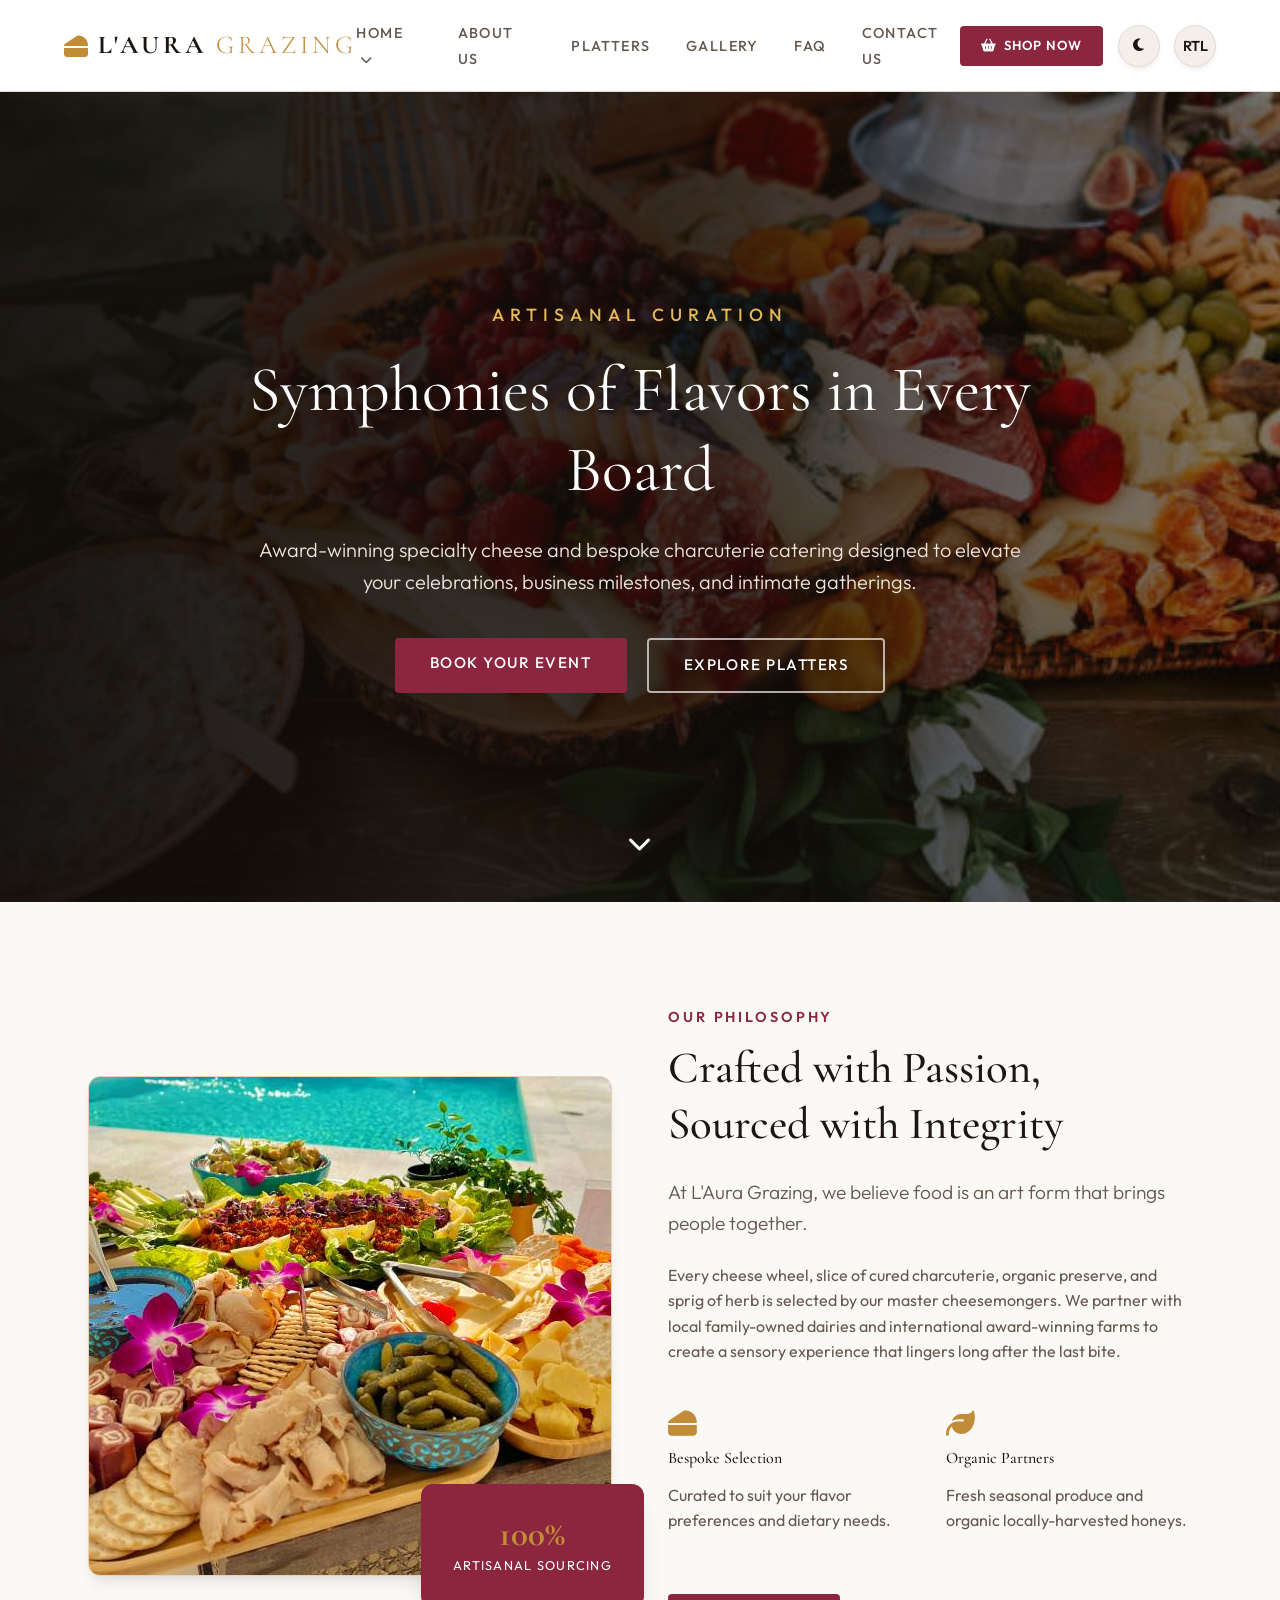
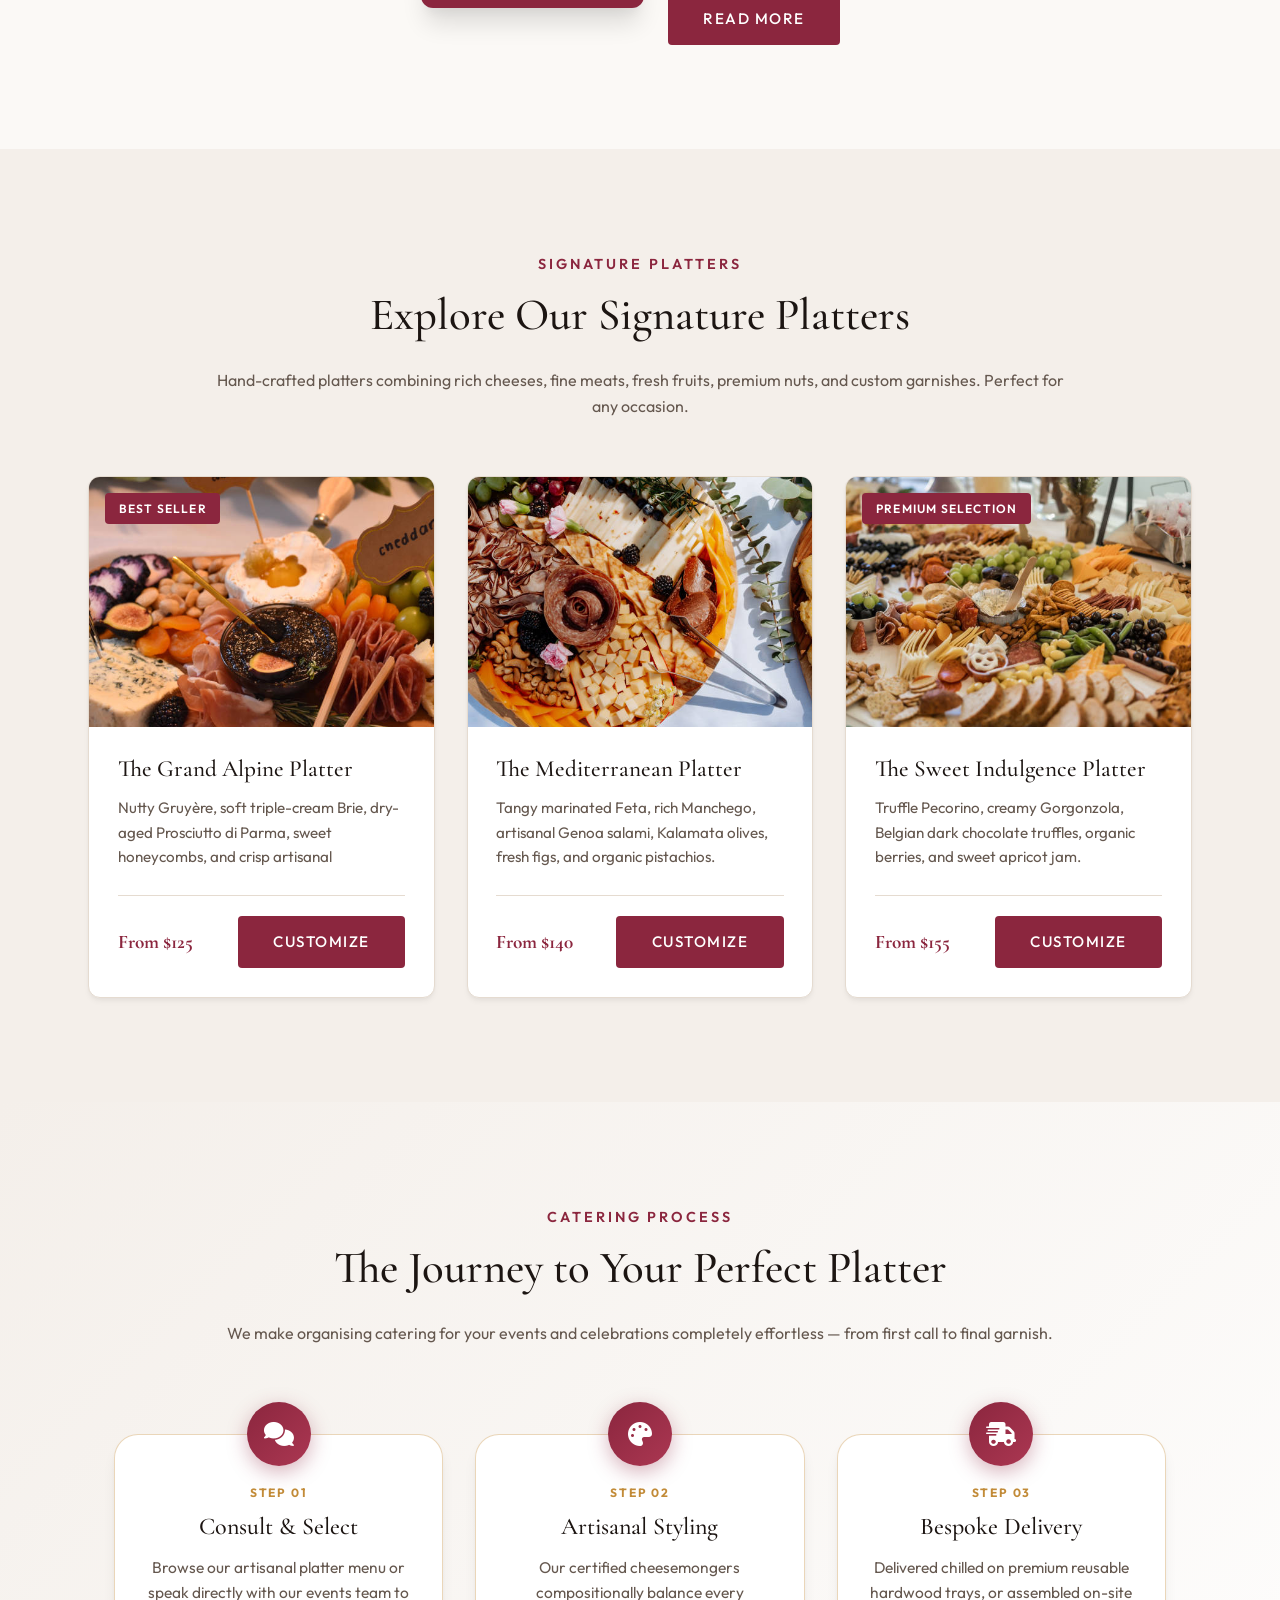
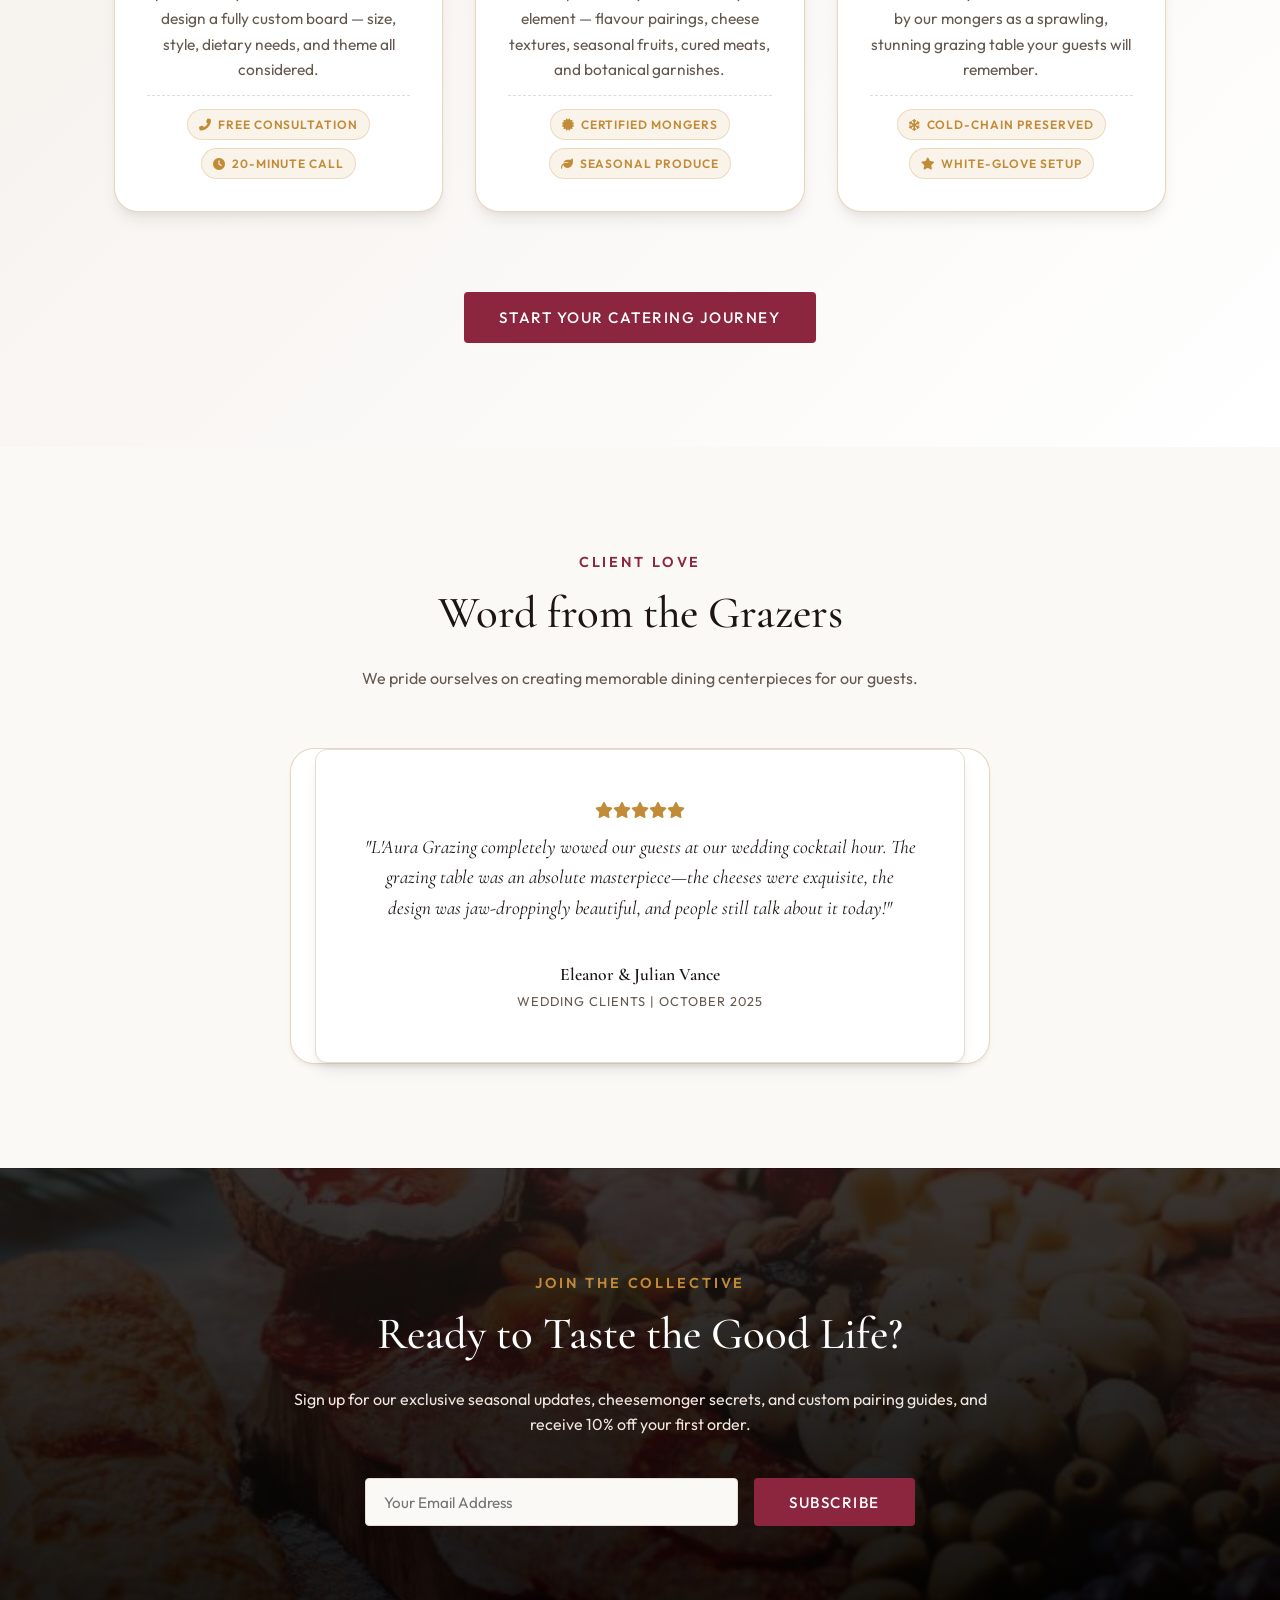
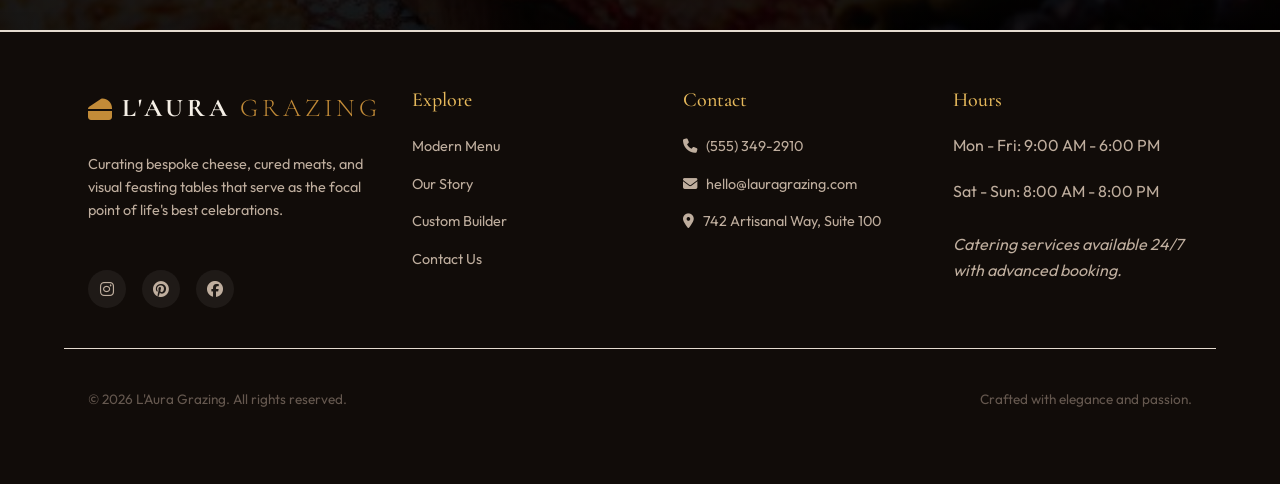
==== home1.html @ bde80413 "Initial commit with styling and HTML updates" ====
<!DOCTYPE html>
<html lang="en" dir="ltr">

<head>
  <meta charset="UTF-8">
  <meta name="viewport" content="width=device-width, initial-scale=1.0">
  <meta name="description"
    content="L'Aura Grazing - Premium Specialty Cheese & Charcuterie Board Caterer. Exquisite bespoke grazing tables, cheese platters, and custom boards for events, weddings, and gatherings.">
  <meta name="keywords"
    content="charcuterie caterer, cheese board catering, grazing tables, bespoke platters, artisanal cheese, party catering">
  <meta name="author" content="L'Aura Grazing">

  <!-- Open Graph / Facebook -->
  <meta property="og:type" content="website">
  <meta property="og:title" content="L'Aura Grazing | Specialty Cheese & Charcuterie Caterer">
  <meta property="og:description"
    content="Bespoke grazing experiences and custom board curation for weddings, corporate events, and intimate gatherings.">
  <meta property="og:image" content="c1.jpg">

  <title>L'Aura Grazing | Specialty Cheese & Charcuterie Caterer - Home</title>

  <!-- Google Fonts -->
  <link rel="preconnect" href="https://fonts.googleapis.com">
  <link rel="preconnect" href="https://fonts.gstatic.com" crossorigin>
  <link
    href="https://fonts.googleapis.com/css2?family=Cormorant+Garamond:ital,wght@0,300;0,400;0,500;0,600;0,700;1,400&family=Outfit:wght@200;300;400;500;600;700&display=swap"
    rel="stylesheet">

  <!-- Font Awesome for Icons -->
  <link rel="stylesheet" href="https://cdnjs.cloudflare.com/ajax/libs/font-awesome/6.4.0/css/all.min.css">

  <!-- Favicon -->
  <link rel="icon" type="image/svg+xml" href="favicon.svg">

  <!-- Main Stylesheet -->
  <link rel="stylesheet" href="style.css">
</head>

<body class="light-theme">

  <!-- HEADER -->
  <header class="site-header">
    <div class="header-container">
      <!-- Logo -->
      <a href="home1.html" class="logo" id="logo-link">
        <span class="logo-icon"><i class="fa-solid fa-cheese"></i></span>
        <span class="logo-text">L'AURA <span class="logo-sub">GRAZING</span></span>
      </a>

      <!-- Navigation Menu -->
      <nav class="nav-menu" id="nav-menu">
        <ul class="nav-list">
          <li class="nav-item dropdown">
            <a href="#" class="nav-link dropdown-toggle" id="home-nav-link">
              Home <i class="fas fa-chevron-down dropdown-arrow"></i>
            </a>
            <ul class="dropdown-menu">
              <li><a href="home1.html" class="dropdown-item" id="nav-home-1">Home 1</a></li>
              <li><a href="home2.html" class="dropdown-item" id="nav-home-2">Home 2</a></li>
            </ul>
          </li>
          <li class="nav-item"><a href="index.html#about" class="nav-link" id="nav-about">About Us</a></li>
          <li class="nav-item"><a href="index.html#services" class="nav-link" id="nav-services">Platters</a></li>
          <li class="nav-item"><a href="index.html#gallery" class="nav-link" id="nav-gallery">Gallery</a></li>
          <li class="nav-item"><a href="index.html#faq" class="nav-link" id="nav-faq">FAQ</a></li>
          <li class="nav-item"><a href="index.html#contact" class="nav-link" id="nav-contact">Contact Us</a></li>
        </ul>

        <!-- Mobile Menu Actions (Theme & RTL Toggles) -->
        <div class="mobile-menu-actions">
          <button id="theme-toggle-mobile" class="action-btn" title="Toggle Theme" aria-label="Toggle Theme">
            <i class="fas fa-moon theme-icon-dark"></i>
            <i class="fas fa-sun theme-icon-light"></i>
          </button>
          <button id="rtl-toggle-mobile" class="action-btn text-toggle" title="Toggle Text Direction"
            aria-label="Toggle Text Direction">
            <span class="rtl-text">RTL</span>
            <span class="ltr-text">LTR</span>
          </button>
        </div>
      </nav>

      <!-- Action Utilities (Shop CTA, Theme, RTL, Mobile Menu) -->
      <div class="header-actions">
        <!-- Shop CTA Button -->
        <a href="services.html" class="btn btn-shop-cta" id="header-shop-btn">
          <i class="fas fa-shopping-basket"></i> Shop Now
        </a>

        <!-- Theme Toggle -->
        <button id="theme-toggle" class="action-btn" title="Toggle Theme" aria-label="Toggle Theme">
          <i class="fas fa-moon theme-icon-dark"></i>
          <i class="fas fa-sun theme-icon-light"></i>
        </button>

        <!-- LTR/RTL Toggle -->
        <button id="rtl-toggle" class="action-btn text-toggle" title="Toggle Text Direction"
          aria-label="Toggle Text Direction">
          <span class="rtl-text">RTL</span>
          <span class="ltr-text">LTR</span>
        </button>

        <!-- Mobile Menu Toggle -->
        <button id="mobile-toggle" class="mobile-toggle-btn" aria-label="Open Menu">
          <span class="bar"></span>
          <span class="bar"></span>
          <span class="bar"></span>
        </button>
      </div>
    </div>
  </header>

  <!-- MAIN CONTENT -->
  <main id="app-container">

    <!-- ==============================================
         HOME 1 VIEW (CLASSIC & ELEGANT - 6 SECTIONS)
         ============================================== -->
    <!-- Section 1: Hero -->
    <section class="hero-section" id="h1-hero">
      <div class="hero-bg"
        style="background-image: linear-gradient(to right, rgba(17, 12, 9, 0.95) 0%, rgba(17, 12, 9, 0.75) 55%, rgba(17, 12, 9, 0.3) 100%), url('c1.jpg');">
      </div>
      <div class="hero-content">
        <span class="hero-subtitle">Artisanal Curation</span>
        <h1 class="hero-title">Symphonies of Flavors in Every Board</h1>
        <p class="hero-description">Award-winning specialty cheese and bespoke charcuterie catering designed to
          elevate your celebrations, business milestones, and intimate gatherings.</p>
        <div class="hero-actions-container">
          <a href="contact.html" class="btn btn-primary">Book Your Event</a>
          <a href="services.html" class="btn btn-secondary-hero">Explore Platters</a>
        </div>
      </div>
      <div class="hero-scroll-down">
        <a href="#h1-story"><i class="fas fa-chevron-down"></i></a>
      </div>
    </section>

    <!-- Section 2: Story Preview / Philosophy -->
    <section class="story-preview-section py-large" id="h1-story">
      <div class="container grid grid-2-cols align-center gap-large">
        <div class="story-image-wrapper">
          <img src="c11.jpg" alt="Artisanal board preparation" class="img-fluid rounded-lg shadow-md border-gold">
          <div class="badge-overlay">
            <span class="badge-num">100%</span>
            <span class="badge-text">Artisanal Sourcing</span>
          </div>
        </div>
        <div class="story-text-content">
          <span class="section-tag">Our Philosophy</span>
          <h2 class="section-title">Crafted with Passion, Sourced with Integrity</h2>
          <p class="lead">At L'Aura Grazing, we believe food is an art form that brings people together.</p>
          <p>Every cheese wheel, slice of cured charcuterie, organic preserve, and sprig of herb is selected by our
            master cheesemongers. We partner with local family-owned dairies and international award-winning farms to
            create a sensory experience that lingers long after the last bite.</p>
          <div class="story-features grid grid-2-cols gap-medium pt-small">
            <div class="feature-item">
              <i class="fa-solid fa-cheese feature-icon"></i>
              <h4>Bespoke Selection</h4>
              <p>Curated to suit your flavor preferences and dietary needs.</p>
            </div>
            <div class="feature-item">
              <i class="fa-solid fa-leaf feature-icon"></i>
              <h4>Organic Partners</h4>
              <p>Fresh seasonal produce and organic locally-harvested honeys.</p>
            </div>
          </div>
          <a href="about.html" class="btn btn-primary mt-medium">Read More</a>
        </div>
      </div>
    </section>

    <!-- Section 3: Signature Showcase -->
    <section class="signature-showcase-section py-large bg-subtle" id="h1-showcase">
      <div class="container text-center max-w-lg mb-large">
        <span class="section-tag">Signature Platters</span>
        <h2 class="section-title">Explore Our Signature Platters</h2>
        <p>Hand-crafted platters combining rich cheeses, fine meats, fresh fruits, premium nuts, and custom garnishes.
          Perfect for any occasion.</p>
      </div>
      <div class="container grid grid-3-cols gap-medium">
        <!-- Platter 1 -->
        <div class="board-card">
          <div class="board-card-img-wrapper">
            <img src="c2.jpg" alt="The Grand Alpine Graze Platter" class="board-card-img">
            <span class="board-card-badge">Best Seller</span>
          </div>
          <div class="board-card-info">
            <h3 class="board-title">The Grand Alpine Platter</h3>
            <p class="board-desc">Nutty Gruyère, soft triple-cream Brie, dry-aged Prosciutto di Parma, sweet
              honeycombs, and crisp artisanal flatbreads.</p>
            <div class="board-footer">
              <span class="board-price">From $125</span>
              <a href="services.html" class="btn btn-primary">Customize</a>
            </div>
          </div>
        </div>
        <!-- Platter 2 -->
        <div class="board-card">
          <div class="board-card-img-wrapper">
            <img src="c3.jpg" alt="The Mediterranean Harvest Platter" class="board-card-img">
          </div>
          <div class="board-card-info">
            <h3 class="board-title">The Mediterranean Platter</h3>
            <p class="board-desc">Tangy marinated Feta, rich Manchego, artisanal Genoa salami, Kalamata olives, fresh
              figs, and organic pistachios.</p>
            <div class="board-footer">
              <span class="board-price">From $140</span>
              <a href="services.html" class="btn btn-primary">Customize</a>
            </div>
          </div>
        </div>
        <!-- Platter 3 -->
        <div class="board-card">
          <div class="board-card-img-wrapper">
            <img src="c4.jpg" alt="The Sweet Indulgence Platter" class="board-card-img">
            <span class="board-card-badge">Premium Selection</span>
          </div>
          <div class="board-card-info">
            <h3 class="board-title">The Sweet Indulgence Platter</h3>
            <p class="board-desc">Truffle Pecorino, creamy Gorgonzola, Belgian dark chocolate truffles, organic
              berries, and sweet apricot jam.</p>
            <div class="board-footer">
              <span class="board-price">From $155</span>
              <a href="services.html" class="btn btn-primary">Customize</a>
            </div>
          </div>
        </div>
      </div>
    </section>

    <!-- Section 4: How It Works - Redesigned -->
    <section class="how-it-works-section py-large" id="h1-process"
      style="background: linear-gradient(135deg, var(--bg-subtle) 0%, var(--bg-card) 100%);">
      <div class="container text-center max-w-lg mb-large">
        <span class="section-tag">Catering Process</span>
        <h2 class="section-title">The Journey to Your Perfect Platter</h2>
        <p>We make organising catering for your events and celebrations completely effortless — from first call to
          final garnish.</p>
      </div>
      <div class="container process-steps-wrapper">
        <!-- Step 1 -->
        <div class="process-step-item">
          <div class="process-step-visual">
            <div class="process-step-icon-ring">
              <i class="fa-solid fa-comments"></i>
            </div>
            <div class="process-connector"></div>
          </div>
          <div class="process-step-body bg-card rounded-lg shadow-md border-gold">
            <span class="process-step-num">Step 01</span>
            <h3 class="process-step-title">Consult &amp; Select</h3>
            <p class="process-step-desc">Browse our artisanal platter menu or speak directly with our events team to
              design a fully custom board — size, style, dietary needs, and theme all considered.</p>
            <div class="process-step-tags flex gap-xs flex-wrap mt-xs">
              <span class="process-tag"><i class="fas fa-phone-alt"></i> Free Consultation</span>
              <span class="process-tag"><i class="fas fa-clock"></i> 20-Minute Call</span>
            </div>
          </div>
        </div>
        <!-- Step 2 -->
        <div class="process-step-item">
          <div class="process-step-visual">
            <div class="process-step-icon-ring">
              <i class="fa-solid fa-palette"></i>
            </div>
            <div class="process-connector"></div>
          </div>
          <div class="process-step-body bg-card rounded-lg shadow-md border-gold">
            <span class="process-step-num">Step 02</span>
            <h3 class="process-step-title">Artisanal Styling</h3>
            <p class="process-step-desc">Our certified cheesemongers compositionally balance every element — flavour
              pairings, cheese textures, seasonal fruits, cured meats, and botanical garnishes.</p>
            <div class="process-step-tags flex gap-xs flex-wrap mt-xs">
              <span class="process-tag"><i class="fas fa-certificate"></i> Certified Mongers</span>
              <span class="process-tag"><i class="fas fa-leaf"></i> Seasonal Produce</span>
            </div>
          </div>
        </div>
        <!-- Step 3 -->
        <div class="process-step-item">
          <div class="process-step-visual">
            <div class="process-step-icon-ring">
              <i class="fa-solid fa-truck-fast"></i>
            </div>
            <div class="process-connector last-connector"></div>
          </div>
          <div class="process-step-body bg-card rounded-lg shadow-md border-gold">
            <span class="process-step-num">Step 03</span>
            <h3 class="process-step-title">Bespoke Delivery</h3>
            <p class="process-step-desc">Delivered chilled on premium reusable hardwood trays, or assembled on-site
              by our mongers as a sprawling, stunning grazing table your guests will remember.</p>
            <div class="process-step-tags flex gap-xs flex-wrap mt-xs">
              <span class="process-tag"><i class="fas fa-snowflake"></i> Cold-Chain Preserved</span>
              <span class="process-tag"><i class="fas fa-star"></i> White-Glove Setup</span>
            </div>
          </div>
        </div>
      </div>
      <div class="container text-center mt-medium">
        <a href="contact.html" class="btn btn-primary">Start Your Catering Journey</a>
      </div>
    </section>

    <!-- Section 5: Testimonials -->
    <section class="testimonials-section py-large" id="h1-testimonials">
      <div class="container text-center max-w-lg mb-large">
        <span class="section-tag">Client Love</span>
        <h2 class="section-title">Word from the Grazers</h2>
        <p>We pride ourselves on creating memorable dining centerpieces for our guests.</p>
      </div>
      <div
        class="container max-w-md testimonial-slider-container p-medium bg-card rounded-lg shadow-sm border-gold text-center">
        <div class="testimonial-card active">
          <div class="quote-stars text-gold mb-xs"><i class="fas fa-star"></i><i class="fas fa-star"></i><i
              class="fas fa-star"></i><i class="fas fa-star"></i><i class="fas fa-star"></i></div>
          <p class="testimonial-text italic">"L'Aura Grazing completely wowed our guests at our wedding cocktail hour.
            The grazing table was an absolute masterpiece—the cheeses were exquisite, the design was jaw-droppingly
            beautiful, and people still talk about it today!"</p>
          <div class="testimonial-client mt-medium">
            <h4 class="client-name">Eleanor &amp; Julian Vance</h4>
            <span class="client-role text-secondary text-sm">Wedding Clients | October 2025</span>
          </div>
        </div>
      </div>
    </section>

    <!-- Section 6: Newsletter / Call to Action -->
    <section class="cta-banner-section py-large text-white relative">
      <div class="cta-bg"
        style="background-image: linear-gradient(rgba(28,22,19,0.85), rgba(0,0,0,0.9)), url('c17.jpg'); background-size: cover; background-position: center; position: absolute; top:0; left:0; width:100%; height:100%; z-index: 1;">
      </div>
      <div class="container text-center relative max-w-lg" style="z-index: 2;">
        <span class="section-tag text-gold">Join the Collective</span>
        <h2 class="section-title text-white">Ready to Taste the Good Life?</h2>
        <p class="mb-medium text-cream max-w-md margin-auto">Sign up for our exclusive seasonal updates, cheesemonger
          secrets, and custom pairing guides, and receive 10% off your first order.</p>
        <form class="cta-form flex gap-small justify-center" id="newsletter-form">
          <input type="email" placeholder="Your Email Address" required class="form-input text-dark rounded-sm">
          <button type="submit" class="btn btn-primary">Subscribe</button>
        </form>
        <div class="success-message mt-small text-green" id="newsletter-success">Thank you! Check your inbox for your
          10% discount code.</div>
      </div>
    </section>

  </main>

  <!-- HOME 1 FOOTER -->
  <footer class="site-footer bg-dark text-white py-medium">
    <div class="container grid grid-4-cols gap-medium">
      <div class="footer-col brand-col">
        <a href="home1.html" class="logo footer-logo mb-small">
          <span class="logo-icon"><i class="fa-solid fa-cheese"></i></span>
          <span class="logo-text text-white">L'AURA <span class="logo-sub">GRAZING</span></span>
        </a>
        <p class="footer-desc">Curating bespoke cheese, cured meats, and visual feasting tables that serve as the
          focal point of life's best celebrations.</p>
        <div class="social-links flex gap-small pt-small">
          <a href="#" class="social-link" aria-label="Instagram"><i class="fab fa-instagram"></i></a>
          <a href="#" class="social-link" aria-label="Pinterest"><i class="fab fa-pinterest"></i></a>
          <a href="#" class="social-link" aria-label="Facebook"><i class="fab fa-facebook"></i></a>
        </div>
      </div>
      <div class="footer-col links-col">
        <h4 class="footer-subtitle">Explore</h4>
        <ul>
          <li><a href="home2.html" class="footer-link">Modern Menu</a></li>
          <li><a href="about.html" class="footer-link">Our Story</a></li>
          <li><a href="services.html" class="footer-link">Custom Builder</a></li>
          <li><a href="contact.html" class="footer-link">Contact Us</a></li>
        </ul>
      </div>
      <div class="footer-col links-col">
        <h4 class="footer-subtitle">Contact</h4>
        <ul>
          <li><span class="footer-link"><i class="fas fa-phone mr-xs"></i> (555) 349-2910</span></li>
          <li><span class="footer-link"><i class="fas fa-envelope mr-xs"></i> hello@lauragrazing.com</span></li>
          <li><span class="footer-link"><i class="fas fa-map-marker-alt mr-xs"></i> 742 Artisanal Way, Suite
              100</span></li>
        </ul>
      </div>
      <div class="footer-col hours-col">
        <h4 class="footer-subtitle">Hours</h4>
        <p>Mon - Fri: 9:00 AM - 6:00 PM</p>
        <p>Sat - Sun: 8:00 AM - 8:00 PM</p>
        <p class="text-gold italic pt-xs">Catering services available 24/7 with advanced booking.</p>
      </div>
    </div>
    <div
      class="container border-top pt-medium mt-medium text-center flex justify-between align-center flex-wrap gap-small">
      <p class="copyright-text">&copy; 2026 L'Aura Grazing. All rights reserved.</p>
      <p class="designer-text">Crafted with elegance and passion.</p>
    </div>
  </footer>

  <!-- JavaScript File -->
  <script src="script.js"></script>
</body>

</html>
---- style.css ----
/* ==========================================================================
   DESIGN SYSTEM & VARIABLES
   ========================================================================== */
:root {
  /* Fonts */
  --font-serif: 'Cormorant Garamond', Georgia, serif;
  --font-sans: 'Outfit', -apple-system, BlinkMacSystemFont, "Segoe UI", Roboto, sans-serif;

  /* Transitions */
  --transition-fast: 0.2s ease;
  --transition-medium: 0.35s cubic-bezier(0.25, 0.46, 0.45, 0.94);
  --transition-slow: 0.6s cubic-bezier(0.16, 1, 0.3, 1);

  /* Borders & Shadows */
  --border-radius-sm: 4px;
  --border-radius-md: 12px;
  --border-radius-lg: 24px;
  --border-radius-circle: 50%;
}

/* Light Theme Variables */
body.light-theme {
  --bg-color: #fbf9f6;
  /* Soft warm alabaster cream */
  --bg-subtle: #f4efea;
  /* Warm beige */
  --bg-card: #ffffff;
  /* White card surface */
  --text-primary: #1c1512;
  /* Rich dark espresso charcoal */
  --text-secondary: #65584f;
  /* Warm earth taupe */
  --text-cream: #efe5dc;
  /* Light cream */
  --border-color: #e5dbd0;
  /* Soft beige divider */
  --accent-color: #8b263e;
  /* Cabernet/Burgundy Red */
  --accent-light: #ab3752;
  --accent-gold: #c28b38;
  /* Warm amber brass */
  --accent-gold-rgb: 194, 139, 56;
  --shadow-sm: 0 4px 6px -1px rgba(0, 0, 0, 0.05), 0 2px 4px -1px rgba(0, 0, 0, 0.03);
  --shadow-md: 0 10px 15px -3px rgba(0, 0, 0, 0.08), 0 4px 6px -2px rgba(0, 0, 0, 0.04);
  --shadow-lg: 0 20px 25px -5px rgba(0, 0, 0, 0.12), 0 10px 10px -5px rgba(0, 0, 0, 0.04);
  --glass-bg: rgba(251, 249, 246, 0.85);
  --glass-border: rgba(28, 21, 18, 0.08);
}

/* Dark Theme Variables */
body.dark-theme {
  --bg-color: #110c09;
  /* Deep dark espresso beans */
  --bg-subtle: #19120e;
  /* Charcoal brown */
  --bg-card: #1c1512;
  /* Rich dark warm brown card */
  --text-primary: #f5efe6;
  /* Soft cream white */
  --text-secondary: #bfae9e;
  /* Light beige taupe */
  --text-cream: #dfd5c9;
  --border-color: #2b1f1a;
  /* Dark border divider */
  --accent-color: #d4506c;
  /* Vibrant rose burgundy */
  --accent-light: #e06c83;
  --accent-gold: #e5b85b;
  /* Rich gold leaf */
  --accent-gold-rgb: 229, 184, 91;
  --shadow-sm: 0 4px 6px -1px rgba(0, 0, 0, 0.4), 0 2px 4px -1px rgba(0, 0, 0, 0.3);
  --shadow-md: 0 10px 15px -3px rgba(0, 0, 0, 0.5), 0 4px 6px -2px rgba(0, 0, 0, 0.4);
  --shadow-lg: 0 20px 25px -5px rgba(0, 0, 0, 0.6), 0 10px 10px -5px rgba(0, 0, 0, 0.4);
  --glass-bg: rgba(17, 12, 9, 0.85);
  --glass-border: rgba(245, 239, 230, 0.08);
}

/* ==========================================================================
   GLOBAL STYLES & RESET
   ========================================================================== */
*,
*::before,
*::after {
  box-sizing: border-box;
  margin: 0;
  padding: 0;
}

html {
  font-size: 16px;
  scroll-behavior: smooth;
}

body {
  font-family: var(--font-sans);
  background-color: var(--bg-color);
  color: var(--text-primary);
  line-height: 1.6;
  overflow-x: hidden;
  transition: background-color var(--transition-medium), color var(--transition-medium);
}

a {
  color: inherit;
  text-decoration: none;
  transition: color var(--transition-fast);
}

img {
  max-width: 100%;
  height: auto;
  display: block;
}

button,
input,
select,
textarea {
  font-family: inherit;
  font-size: inherit;
  color: inherit;
  background: none;
  border: none;
  outline: none;
}

/* Typography elements */
h1,
h2,
h3,
h4,
h5,
h6 {
  font-family: var(--font-serif);
  font-weight: 500;
  line-height: 1.25;
  margin-bottom: 0.5em;
}

p {
  margin-bottom: 1.25em;
  color: var(--text-secondary);
}

p.lead {
  font-size: 1.2rem;
  font-weight: 300;
  line-height: 1.6;
}

.italic {
  font-style: italic;
}

.font-serif {
  font-family: var(--font-serif) !important;
}

.font-bold {
  font-weight: 600 !important;
}

.text-center {
  text-align: center;
}

.text-right {
  text-align: right;
}

.text-left {
  text-align: left;
}

.text-white {
  color: #ffffff !important;
}

.text-cream {
  color: var(--text-cream) !important;
}

.text-gold {
  color: var(--accent-gold) !important;
}

.text-secondary {
  color: var(--text-secondary) !important;
}

/* ==========================================================================
   LAYOUT UTILITIES
   ========================================================================== */
.container {
  width: 90%;
  max-width: 1200px;
  margin: 0 auto;
  padding: 0 1.5rem;
}

.max-w-md {
  max-width: 700px;
}

.max-w-lg {
  max-width: 900px;
}

.margin-auto {
  margin-left: auto;
  margin-right: auto;
}

.grid {
  display: grid;
  gap: 1.5rem;
}

.grid-2-cols {
  grid-template-columns: repeat(2, 1fr);
}

.grid-3-cols {
  grid-template-columns: repeat(3, 1fr);
}

.grid-4-cols {
  grid-template-columns: repeat(4, 1fr);
}

.flex {
  display: flex;
}

.flex-column {
  flex-direction: column;
}

.flex-wrap {
  flex-wrap: wrap;
}

.align-center {
  align-items: center;
}

.justify-center {
  justify-content: center;
}

.justify-between {
  justify-content: space-between;
}

.gap-xs {
  gap: 0.5rem;
}

.gap-small {
  gap: 1rem;
}

.gap-medium {
  gap: 2rem;
}

.gap-large {
  gap: 3.5rem;
}

.w-full {
  width: 100%;
}

.h-full {
  height: 100%;
}

.relative {
  position: relative;
}

.absolute {
  position: absolute;
}

/* Spacings */
.py-medium {
  padding-top: 3.5rem;
  padding-bottom: 3.5rem;
}

.py-large {
  padding-top: 6.5rem;
  padding-bottom: 6.5rem;
}

.pt-xs {
  padding-top: 0.5rem;
}

.pt-small {
  padding-top: 1.5rem;
}

.pt-medium {
  padding-top: 2.5rem;
}

.mb-xs {
  margin-bottom: 0.5rem;
}

.mb-small {
  margin-bottom: 1.5rem;
}

.mb-medium {
  margin-bottom: 2.5rem;
}

.mb-large {
  margin-bottom: 3.5rem;
}

.mt-xs {
  margin-top: 0.5rem;
}

.mt-small {
  margin-top: 1.5rem;
}

.mt-medium {
  margin-top: 2.5rem;
}

.rounded-sm {
  border-radius: var(--border-radius-sm);
}

.rounded-md {
  border-radius: var(--border-radius-md);
}

.rounded-lg {
  border-radius: var(--border-radius-lg);
}

.shadow-sm {
  box-shadow: var(--shadow-sm);
}

.shadow-md {
  box-shadow: var(--shadow-md);
}

.shadow-lg {
  box-shadow: var(--shadow-lg);
}

.border-gold {
  border: 1px solid rgba(var(--accent-gold-rgb), 0.35);
}

.border-top {
  border-top: 1px solid var(--border-color);
}

.border-bottom {
  border-bottom: 1px solid var(--border-color);
}

.bg-subtle {
  background-color: var(--bg-subtle);
}

.bg-card {
  background-color: var(--bg-card);
}

/* ==========================================================================
   BUTTONS
   ========================================================================== */
.btn {
  display: inline-block;
  padding: 0.85rem 2.2rem;
  font-size: 0.95rem;
  font-weight: 500;
  text-transform: uppercase;
  letter-spacing: 0.1em;
  border-radius: var(--border-radius-sm);
  cursor: pointer;
  transition: all var(--transition-fast);
  text-align: center;
}

.btn-primary {
  background-color: var(--accent-color);
  color: #ffffff !important;
}

.btn-primary:hover {
  background-color: var(--accent-light);
  transform: translateY(-2px);
  box-shadow: 0 4px 12px rgba(139, 38, 62, 0.3);
}

.btn-primary-light {
  background-color: var(--accent-gold);
  color: #ffffff !important;
}

.btn-primary-light:hover {
  background-color: #d89b3d;
  transform: translateY(-2px);
  box-shadow: 0 4px 12px rgba(194, 139, 56, 0.3);
}

.btn-secondary {
  background-color: transparent;
  color: var(--text-primary);
  border: 1px solid var(--text-primary);
}

.btn-secondary:hover {
  background-color: var(--text-primary);
  color: var(--bg-card) !important;
}

.btn-outline-white {
  background-color: transparent;
  color: #ffffff !important;
  border: 1px solid rgba(255, 255, 255, 0.7);
}

.btn-outline-white:hover {
  background-color: #ffffff;
  color: #1c1512 !important;
  border-color: #ffffff;
}

.btn-outline-dark {
  background-color: transparent;
  color: var(--text-primary);
  border: 1px solid var(--border-color);
}

.btn-outline-dark:hover {
  background-color: var(--bg-subtle);
  border-color: var(--text-primary);
}

/* Secondary Hero CTA - ghost style for use on dark hero backgrounds */
.btn-secondary-hero {
  background-color: transparent;
  color: #ffffff !important;
  border: 2px solid rgba(255, 255, 255, 0.65);
  backdrop-filter: blur(4px);
}

.btn-secondary-hero:hover {
  background-color: rgba(255, 255, 255, 0.15);
  border-color: #ffffff;
  transform: translateY(-2px);
}

.btn-sm {
  padding: 0.5rem 1.25rem;
  font-size: 0.8rem;
}

.btn-text {
  font-family: var(--font-serif);
  font-size: 1.1rem;
  color: var(--accent-gold);
  font-weight: 600;
  display: inline-flex;
  align-items: center;
  gap: 0.4rem;
}

.btn-text:hover {
  color: var(--accent-color);
}

.btn-text i {
  transition: transform var(--transition-fast);
}

.btn-text:hover i {
  transform: translateX(4px);
}

/* ==========================================================================
   SPA VIEWS CONFIGURATION
   ========================================================================== */
.app-view {
  display: none;
  opacity: 0;
}

.app-view.active {
  display: block;
  opacity: 1;
  animation: viewFadeIn 0.5s ease forwards;
}

@keyframes viewFadeIn {
  from {
    opacity: 0;
    transform: translateY(10px);
  }

  to {
    opacity: 1;
    transform: translateY(0);
  }
}

/* ==========================================================================
   HEADER & NAVIGATION
   ========================================================================== */
.site-header {
  position: sticky;
  top: 0;
  left: 0;
  right: 0;
  z-index: 1000;
  background-color: #ffffff;
  border-bottom: 1px solid var(--border-color);
  transition: background-color var(--transition-medium);
}

/* Dark mode header background already handled via bg-card */
body.dark-theme .site-header {
  background-color: var(--bg-card);
  border-bottom-color: var(--border-color);
}

/* Ensure nav links readable in dark mode */
body.dark-theme .nav-link {
  color: var(--text-secondary);
}

body.dark-theme .nav-link:hover,
body.dark-theme .nav-link.active {
  color: var(--accent-gold);
}

body.dark-theme .nav-link::after {
  background-color: var(--accent-gold);
}

body.dark-theme .logo-text {
  color: var(--text-primary);
}

body.dark-theme .action-btn {
  background-color: var(--bg-subtle);
  color: var(--text-primary);
}

body.dark-theme .mobile-toggle-btn .bar {
  background-color: var(--text-primary);
}

.header-container {
  display: flex;
  justify-content: space-between;
  align-items: center;
  padding: 1.25rem 5%;
  max-width: 1400px;
  margin: 0 auto;
}

/* Logo */
.logo {
  display: flex;
  align-items: center;
}

.logo-text {
  font-family: var(--font-serif);
  font-size: 1.6rem;
  font-weight: 700;
  letter-spacing: 0.15em;
  color: var(--text-primary);
}

.logo-sub {
  color: var(--accent-gold) !important;
  font-weight: 300;
}

/* Nav Menu */
.nav-list {
  display: flex;
  align-items: center;
  list-style: none;
  gap: 2.2rem;
}

.nav-link {
  font-size: 0.9rem;
  font-weight: 500;
  text-transform: uppercase;
  letter-spacing: 0.1em;
  padding: 0.5rem 0;
  color: var(--text-secondary);
  position: relative;
}

.nav-link:hover,
.nav-link.active {
  color: var(--accent-color);
}

.nav-link::after {
  content: '';
  position: absolute;
  bottom: 0;
  left: 0;
  width: 0;
  height: 1.5px;
  background-color: var(--accent-color);
  transition: width var(--transition-fast);
}

.nav-link:hover::after,
.nav-link.active::after {
  width: 100%;
}

/* Dropdown styling */
.nav-item.dropdown {
  position: relative;
}

.dropdown-arrow {
  font-size: 0.75rem;
  margin-left: 0.25rem;
  transition: transform var(--transition-fast);
}

.dropdown-menu {
  position: absolute;
  top: 100%;
  left: 50%;
  transform: translateX(-50%) translateY(15px);
  background-color: var(--bg-card);
  border: 1px solid var(--border-color);
  border-radius: var(--border-radius-sm);
  box-shadow: var(--shadow-lg);
  padding: 0.75rem 0;
  min-width: 230px;
  list-style: none;
  opacity: 0;
  visibility: hidden;
  transition: all var(--transition-fast);
  z-index: 1100;
}

.dropdown-item {
  display: block;
  padding: 0.65rem 1.5rem;
  font-size: 0.9rem;
  color: var(--text-secondary);
  transition: all var(--transition-fast);
}

.dropdown-item:hover {
  background-color: var(--bg-subtle);
  color: var(--accent-color);
  padding-left: 1.8rem;
}

/* Show dropdown on hover */
.nav-item.dropdown:hover .dropdown-menu {
  opacity: 1;
  visibility: visible;
  transform: translateX(-50%) translateY(0);
}

.nav-item.dropdown:hover .dropdown-arrow {
  transform: rotate(180deg);
}

/* Header Action Buttons */
.header-actions {
  display: flex;
  align-items: center;
  gap: 0.9rem;
}

/* Ensure theme toggle is visible on desktop */
@media (min-width: 769px) {
  #theme-toggle,
  #rtl-toggle,
  .btn-shop-cta {
    display: flex !important;
  }
}

/* Shop CTA Button in Header */
.btn-shop-cta {
  display: inline-flex;
  align-items: center;
  gap: 0.45rem;
  padding: 0.6rem 1.3rem;
  font-size: 0.82rem;
  font-weight: 600;
  text-transform: uppercase;
  letter-spacing: 0.08em;
  border-radius: var(--border-radius-sm);
  cursor: pointer;
  transition: all var(--transition-fast);
  background-color: var(--accent-color);
  color: #ffffff !important;
  border: none;
  white-space: nowrap;
}

.btn-shop-cta:hover {
  background-color: var(--accent-light);
  transform: translateY(-1px);
  box-shadow: 0 4px 12px rgba(139, 38, 62, 0.3);
}

body.dark-theme .btn-shop-cta {
  background-color: var(--accent-gold);
  color: #1c1512 !important;
}

body.dark-theme .btn-shop-cta:hover {
  background-color: #d89b3d;
  box-shadow: 0 4px 12px rgba(229, 184, 91, 0.35);
}

.action-btn {
  width: 42px;
  height: 42px;
  border-radius: var(--border-radius-circle);
  background-color: var(--bg-subtle);
  border: 1px solid var(--border-color);
  display: flex;
  justify-content: center;
  align-items: center;
  cursor: pointer;
  box-shadow: var(--shadow-sm);
  transition: all var(--transition-fast);
  font-size: 0.9rem;
  font-weight: 600;
}

.action-btn:hover {
  background-color: var(--border-color);
  transform: scale(1.05);
}

.mobile-menu-actions {
  display: none;
}

/* Theme icon toggling visibility */
.theme-icon-light,
.theme-icon-dark {
  display: none !important;
}

body.light-theme .theme-icon-dark {
  display: inline-block !important;
  color: var(--text-primary);
}

body.dark-theme .theme-icon-light {
  display: inline-block !important;
  color: var(--accent-gold);
}

/* LTR / RTL Toggle Text */
.text-toggle .ltr-text {
  display: none;
}

.text-toggle .rtl-text {
  display: block;
}

.text-toggle.active .ltr-text {
  display: block;
}

.text-toggle.active .rtl-text {
  display: none;
}

/* Mobile Burger Button */
.mobile-toggle-btn {
  display: none;
  flex-direction: column;
  justify-content: space-between;
  width: 24px;
  height: 18px;
  cursor: pointer;
  z-index: 1001;
}

.mobile-toggle-btn .bar {
  width: 100%;
  height: 2px;
  background-color: var(--text-primary);
  border-radius: 2px;
  transition: all var(--transition-medium);
}

/* Hamburger animations */
.mobile-toggle-btn.active .bar:nth-child(1) {
  transform: translateY(8px) rotate(45deg);
}

.mobile-toggle-btn.active .bar:nth-child(2) {
  opacity: 0;
}

.mobile-toggle-btn.active .bar:nth-child(3) {
  transform: translateY(-8px) rotate(-45deg);
}

/* ==========================================================================
   HOME 1 SECTIONS
   ========================================================================== */

/* Hero Section */
.hero-section {
  height: 90vh;
  position: relative;
  display: flex;
  align-items: center;
  justify-content: center;
  color: #ffffff;
  text-align: center;
  overflow: hidden;
}

.hero-bg {
  position: absolute;
  top: 0;
  left: 0;
  width: 100%;
  height: 100%;
  background-size: cover;
  background-position: center;
  z-index: 1;
  transform: scale(1.03);
  animation: zoomBg 12s ease infinite alternate;
}

@keyframes zoomBg {
  from {
    transform: scale(1);
  }

  to {
    transform: scale(1.06);
  }
}

.hero-content {
  position: relative;
  z-index: 2;
  max-width: 850px;
  padding: 0 1.5rem;
}

.hero-subtitle {
  font-size: 1.1rem;
  font-weight: 500;
  text-transform: uppercase;
  letter-spacing: 0.35em;
  color: var(--accent-gold);
  margin-bottom: 1.25rem;
  display: block;
  animation: slideDown 0.8s ease forwards;
}

.hero-title {
  font-size: 4rem;
  font-weight: 400;
  margin-bottom: 1.5rem;
  animation: slideUp 0.8s ease forwards;
}

.hero-description {
  font-size: 1.25rem;
  color: var(--text-cream);
  font-weight: 300;
  margin-bottom: 2.5rem;
  animation: fadeIn 1.2s ease forwards;
}

.hero-actions-container {
  display: flex;
  gap: 1.25rem;
  justify-content: center;
  animation: slideUpDelay 1s ease forwards;
}

.hero-scroll-down {
  position: absolute;
  bottom: 2.5rem;
  left: 50%;
  transform: translateX(-50%);
  z-index: 2;
  font-size: 1.5rem;
  animation: bounceScroll 2s infinite;
}

@keyframes bounceScroll {

  0%,
  20%,
  50%,
  80%,
  100% {
    transform: translateY(0) translateX(-50%);
  }

  40% {
    transform: translateY(-10px) translateX(-50%);
  }

  60% {
    transform: translateY(-5px) translateX(-50%);
  }
}

/* Story Preview */
.story-image-wrapper {
  position: relative;
}

.story-image-wrapper img {
  border-radius: var(--border-radius-md);
  width: 100%;
  height: 500px;
  object-fit: cover;
}

.badge-overlay {
  position: absolute;
  bottom: -2rem;
  right: -2rem;
  background-color: var(--accent-color);
  color: #ffffff;
  padding: 2rem;
  border-radius: var(--border-radius-md);
  box-shadow: var(--shadow-lg);
  text-align: center;
  display: flex;
  flex-direction: column;
}

.badge-num {
  font-family: var(--font-serif);
  font-size: 2.2rem;
  font-weight: 700;
  line-height: 1;
  color: var(--accent-gold);
}

.badge-text {
  font-size: 0.8rem;
  text-transform: uppercase;
  letter-spacing: 0.1em;
  margin-top: 0.25rem;
}

.section-tag {
  font-size: 0.9rem;
  font-weight: 600;
  text-transform: uppercase;
  letter-spacing: 0.2em;
  color: var(--accent-color);
  margin-bottom: 0.75rem;
  display: block;
}

.section-title {
  font-size: 2.8rem;
  font-weight: 500;
  margin-bottom: 1.5rem;
}

.feature-item {
  display: flex;
  flex-direction: column;
  gap: 0.4rem;
}

.feature-icon {
  font-size: 1.8rem;
  color: var(--accent-gold);
  margin-bottom: 0.25rem;
}

/* Signature Showcase */
.board-card {
  background-color: var(--bg-card);
  border-radius: var(--border-radius-md);
  overflow: hidden;
  box-shadow: var(--shadow-sm);
  transition: all var(--transition-medium);
  border: 1px solid var(--border-color);
}

.board-card:hover {
  transform: translateY(-8px);
  box-shadow: var(--shadow-lg);
  border-color: rgba(var(--accent-gold-rgb), 0.5);
}

.board-card-img-wrapper {
  position: relative;
  height: 250px;
  overflow: hidden;
}

.board-card-img {
  width: 100%;
  height: 100%;
  object-fit: cover;
  transition: transform var(--transition-slow);
}

.board-card:hover .board-card-img {
  transform: scale(1.08);
}

.board-card-badge {
  position: absolute;
  top: 1rem;
  left: 1rem;
  background-color: var(--accent-color);
  color: #ffffff;
  font-size: 0.75rem;
  font-weight: 600;
  text-transform: uppercase;
  letter-spacing: 0.1em;
  padding: 0.4rem 0.85rem;
  border-radius: var(--border-radius-sm);
}

.board-card-info {
  padding: 1.8rem;
}

.board-title {
  font-size: 1.45rem;
  margin-bottom: 0.75rem;
}

.board-desc {
  font-size: 0.95rem;
  color: var(--text-secondary);
  height: 75px;
  overflow: hidden;
  margin-bottom: 1.5rem;
}

.board-footer {
  display: flex;
  justify-content: space-between;
  align-items: center;
  border-top: 1px solid var(--border-color);
  padding-top: 1.25rem;
}

.board-price {
  font-size: 1.2rem;
  font-family: var(--font-serif);
  font-weight: 700;
  color: var(--accent-color);
}

/* How It Works */
.step-card {
  padding: 2.2rem;
  background-color: var(--bg-card);
  border-radius: var(--border-radius-md);
  border: 1px solid var(--border-color);
  transition: border-color var(--transition-fast);
}

.step-card:hover {
  border-color: var(--accent-gold);
}

/* Redesigned Catering Process - Horizontal Grid */
.process-steps-wrapper {
  display: grid;
  grid-template-columns: repeat(3, 1fr);
  gap: 2rem;
  max-width: 1100px;
  margin: 0 auto;
}

.process-step-item {
  display: flex;
  flex-direction: column;
  align-items: center;
  text-align: center;
  position: relative;
}

.process-step-visual {
  display: flex;
  justify-content: center;
  align-items: center;
  margin-bottom: -32px;
  z-index: 10;
}

.process-step-icon-ring {
  width: 64px;
  height: 64px;
  border-radius: 50%;
  background: linear-gradient(135deg, var(--accent-color), var(--accent-light));
  color: #ffffff;
  font-size: 1.5rem;
  display: flex;
  justify-content: center;
  align-items: center;
  box-shadow: 0 6px 20px rgba(139, 38, 62, 0.35);
  flex-shrink: 0;
  position: relative;
  transition: transform var(--transition-medium), box-shadow var(--transition-medium);
}

.process-step-item:hover .process-step-icon-ring {
  transform: scale(1.1);
  box-shadow: 0 8px 28px rgba(139, 38, 62, 0.5);
}

.process-connector {
  display: none;
}

.process-connector.last-connector {
  display: none;
}

.process-step-body {
  margin-bottom: 2.5rem;
  transition: transform var(--transition-medium), box-shadow var(--transition-medium);
  padding: 3rem 2rem 2rem !important; /* Extra padding top to account for overlapping icon */
  flex-grow: 1;
  display: flex;
  flex-direction: column;
}

.process-step-item:hover .process-step-body {
  transform: translateY(-6px);
}

.process-step-num {
  display: inline-block;
  font-size: 0.75rem;
  font-weight: 700;
  text-transform: uppercase;
  letter-spacing: 0.15em;
  color: var(--accent-gold);
  margin-bottom: 0.6rem;
  display: block;
}

.process-step-title {
  font-size: 1.5rem;
  margin-bottom: 0.8rem;
  color: var(--text-primary);
}

.process-step-desc {
  font-size: 0.97rem;
  color: var(--text-secondary);
  line-height: 1.65;
  margin-bottom: 0.75rem;
}

.process-step-tags {
  padding-top: 0.85rem;
  border-top: 1px dashed var(--border-color);
  margin-top: auto; /* Push tags to bottom */
  justify-content: center;
}

.process-tag {
  display: inline-flex;
  align-items: center;
  gap: 0.35rem;
  font-size: 0.75rem;
  font-weight: 600;
  text-transform: uppercase;
  letter-spacing: 0.08em;
  color: var(--accent-gold);
  background-color: rgba(var(--accent-gold-rgb), 0.1);
  border: 1px solid rgba(var(--accent-gold-rgb), 0.25);
  padding: 0.3rem 0.7rem;
  border-radius: 50px;
}

@media (max-width: 768px) {
  .process-steps-wrapper {
    grid-template-columns: 1fr;
    gap: 3.5rem;
  }
  .process-step-item {
    gap: 0;
  }
  .process-step-icon-ring {
    width: 56px;
    height: 56px;
    font-size: 1.25rem;
  }
}

/* Testimonials */
.testimonial-slider-container {
  min-height: 250px;
}

.testimonial-card {
  background-color: var(--bg-card);
  padding: 3rem;
  border-radius: var(--border-radius-md);
  box-shadow: var(--shadow-md);
  text-align: center;
  position: relative;
  border: 1px solid var(--border-color);
  transition: opacity 0.3s ease;
}

.quote-icon {
  font-size: 2rem;
  color: rgba(var(--accent-gold-rgb), 0.2);
  margin-bottom: 1rem;
}

.testimonial-text {
  font-size: 1.2rem;
  font-family: var(--font-serif);
  font-style: italic;
  color: var(--text-primary);
  margin-bottom: 1.8rem;
  line-height: 1.6;
}

.client-name {
  font-size: 1.1rem;
  font-weight: 600;
  margin-bottom: 0.15rem;
}

.client-role {
  font-size: 0.8rem;
  text-transform: uppercase;
  letter-spacing: 0.08em;
  color: var(--text-secondary);
}

.testimonial-dots {
  display: flex;
  justify-content: center;
  gap: 0.6rem;
}

.testimonial-dots .dot {
  width: 10px;
  height: 10px;
  border-radius: var(--border-radius-circle);
  background-color: var(--border-color);
  cursor: pointer;
  transition: background-color var(--transition-fast);
}

.testimonial-dots .dot.active {
  background-color: var(--accent-gold);
}

/* Call to Action Banner */
.cta-banner-section {
  position: relative;
  overflow: hidden;
}

.cta-bg {
  position: absolute;
  top: 0;
  left: 0;
  width: 100%;
  height: 100%;
  background-size: cover;
  background-position: center;
  z-index: 1;
}

.cta-form {
  max-width: 550px;
  margin: 0 auto;
}

.form-input {
  flex-grow: 1;
  padding: 0.9rem 1.25rem;
  background-color: var(--bg-card);
  border: 1px solid var(--border-color);
  border-radius: var(--border-radius-sm);
  color: var(--text-primary);
  transition: border-color var(--transition-fast);
}

.form-input:focus {
  border-color: var(--accent-gold);
  box-shadow: 0 0 0 2px rgba(var(--accent-gold-rgb), 0.15);
}

.success-message {
  display: none;
  font-weight: 600;
}

.success-message.active {
  display: block;
}

/* ==========================================================================
   HOME 2 SECTIONS
   ========================================================================== */

/* Split Screen Hero — clean grid, no inline gaps */
.split-hero-section {
  display: grid;
  grid-template-columns: 1fr 1fr;
  min-height: 80vh;
  align-items: stretch;
}

.split-hero-content {
  background-color: var(--bg-card);
  padding: 8rem 2rem 8rem 10%;
}

.split-hero-content .hero-title {
  font-size: 3.2rem;
  line-height: 1.15;
  margin-bottom: 1.25rem;
  color: var(--text-primary) !important;
  text-shadow: none !important;
}

.split-hero-content .hero-description {
  font-size: 1.1rem;
  margin-bottom: 2rem;
  color: var(--text-secondary) !important;
  text-shadow: none !important;
}

.split-hero-content .hero-subtitle {
  color: var(--accent-gold) !important;
  font-size: 0.8rem;
  margin-bottom: 1rem;
}

.split-hero-image-wrapper {
  display: flex;
  justify-content: center;
  align-items: center;
  background-color: var(--bg-subtle);
  padding: 3rem 3rem 3rem 0;
}

.hero-square-wrapper {
  position: relative;
  display: inline-block;
}

.split-hero-img {
  width: 380px;
  height: 380px;
  object-fit: cover;
  border-radius: var(--border-radius-md);
  box-shadow: var(--shadow-lg);
  border: 1px solid rgba(var(--accent-gold-rgb), 0.4);
  display: block;
}

.split-hero-badge {
  position: absolute;
  bottom: 1.25rem;
  right: 1.25rem;
  background: rgba(28, 22, 19, 0.95);
  backdrop-filter: blur(5px);
  border: 1px solid var(--accent-gold);
  padding: 0.6rem 1rem;
  border-radius: var(--border-radius-sm);
  color: #fff;
  z-index: 5;
  white-space: nowrap;
  box-shadow: none;
  flex-direction: row;
}

/* Why Choose H2 — clean card grid replacing timeline */
.h2-features-grid {
  display: grid;
  grid-template-columns: repeat(3, 1fr);
  gap: 3.5rem;
}

.h2-feature-card {
  position: relative;
  padding: 2.5rem 2rem;
  transition: all var(--transition-medium);
  border-top: 4px solid transparent;
}

.h2-feature-card:hover {
  transform: translateY(-6px);
  border-top-color: var(--accent-gold);
  box-shadow: var(--shadow-lg);
}

.h2-feature-num {
  width: 52px;
  height: 52px;
  border-radius: 50%;
  background-color: rgba(var(--accent-gold-rgb), 0.12);
  border: 2px solid var(--accent-gold);
  color: var(--accent-gold);
  font-family: var(--font-serif);
  font-size: 1.3rem;
  font-weight: 700;
  display: flex;
  justify-content: center;
  align-items: center;
  margin: 0 auto 1.25rem auto;
  transition: all var(--transition-fast);
}

.h2-feature-card:hover .h2-feature-num {
  background-color: var(--accent-gold);
  color: #ffffff;
}

.h2-feature-icon {
  font-size: 2rem;
  color: var(--accent-color);
  display: block;
  margin-bottom: 0.75rem;
}

.h2-feature-title {
  font-size: 1.3rem;
  margin-bottom: 0.65rem;
}

/* Booking teaser text readable */
.booking-teaser-text p {
  font-size: 1.05rem;
  line-height: 1.7;
}

@media (max-width: 1024px) {
  .split-hero-section {
    grid-template-columns: 1fr !important;
  }
  .split-hero-content {
    padding: 3.5rem 1.5rem !important;
    text-align: center;
    align-items: center;
  }
  .split-hero-content .hero-title {
    font-size: 2.2rem !important;
  }
  .split-hero-image-wrapper {
    padding: 2rem 1.5rem !important;
  }
  .split-hero-img {
    width: 100% !important;
    max-width: 320px !important;
    height: 280px !important;
  }
  .h2-features-grid {
    grid-template-columns: 1fr !important;
  }
}

/* Modern Features */
.feature-card-modern {
  background-color: var(--bg-card);
  padding: 2.5rem;
  border-radius: var(--border-radius-md);
  border: 1px solid var(--border-color);
  transition: all var(--transition-medium);
  box-shadow: var(--shadow-sm);
}

.feature-card-modern:hover {
  transform: translateY(-5px);
  border-color: var(--accent-gold);
  box-shadow: var(--shadow-md);
}

.feature-icon-wrapper {
  width: 55px;
  height: 55px;
  border-radius: var(--border-radius-md);
  background-color: rgba(var(--accent-gold-rgb), 0.12);
  color: var(--accent-gold);
  font-size: 1.4rem;
  display: flex;
  justify-content: center;
  align-items: center;
  margin-bottom: 1.5rem;
}

.feature-card-modern h3 {
  font-size: 1.35rem;
  margin-bottom: 0.75rem;
}

/* Interactive Flavor Pairings selector */
.pairing-select-btn {
  width: 100%;
  padding: 1.15rem 1.8rem;
  text-align: left;
  border-radius: var(--border-radius-md);
  border: 1px solid var(--border-color);
  background-color: var(--bg-card);
  font-weight: 500;
  cursor: pointer;
  transition: all var(--transition-fast);
  display: flex;
  align-items: center;
  gap: 0.75rem;
  box-shadow: var(--shadow-sm);
}

.pairing-select-btn:hover {
  border-color: var(--accent-gold);
  transform: translateX(5px);
}

.pairing-select-btn.active {
  background-color: var(--accent-color);
  color: #ffffff;
  border-color: var(--accent-color);
}

.pairing-select-btn i {
  color: var(--accent-gold);
}

.pairing-select-btn.active i {
  color: #ffffff;
}

.pairing-display-col {
  min-height: 350px;
  padding: 2rem !important;
}

.pairing-title {
  font-size: 1.8rem;
  margin-bottom: 0.5rem;
}

.pairing-details {
  border-top: 1px solid var(--border-color);
  padding-top: 1.5rem;
}

.pairing-detail-item {
  display: flex;
  align-items: flex-start;
  gap: 1rem;
  padding: 1rem 0;
}

.pairing-detail-item .detail-icon {
  width: 32px;
  height: 32px;
  border-radius: var(--border-radius-circle);
  background-color: var(--bg-subtle);
  color: var(--accent-color);
  display: flex;
  justify-content: center;
  align-items: center;
  font-size: 0.8rem;
  flex-shrink: 0;
}

/* Seasonal Packages */
.package-card {
  background-color: var(--bg-card);
  border-radius: var(--border-radius-md);
  overflow: hidden;
  border: 1px solid var(--border-color);
  box-shadow: var(--shadow-sm);
  transition: all var(--transition-medium);
}

.package-card:hover {
  transform: translateY(-5px);
  border-color: var(--accent-gold);
  box-shadow: var(--shadow-lg);
}

.package-card-img-container {
  height: 230px;
}

.package-img {
  width: 100%;
  height: 100%;
  object-fit: cover;
}

.package-title {
  font-size: 1.45rem;
  margin-bottom: 0.5rem;
}

.package-desc {
  font-size: 0.95rem;
  color: var(--text-secondary);
}

/* Accordion FAQ (Card-based Structured View) */
.faq-item {
  border: 1px solid var(--border-color);
  border-radius: var(--border-radius-md);
  background-color: var(--bg-card);
  margin-bottom: 1.25rem;
  overflow: hidden;
  transition: all var(--transition-medium);
  box-shadow: var(--shadow-sm);
}

.faq-item:hover {
  border-color: var(--accent-gold);
  box-shadow: var(--shadow-md);
}

.faq-item.active {
  border-color: var(--accent-color);
  box-shadow: var(--shadow-md);
}

.faq-question {
  width: 100%;
  padding: 1.5rem 2rem;
  display: flex;
  justify-content: space-between;
  align-items: center;
  font-family: var(--font-serif);
  font-size: 1.35rem;
  font-weight: 500;
  text-align: left;
  cursor: pointer;
  background: none;
  border: none;
  transition: color var(--transition-fast);
  color: var(--text-primary);
}

.faq-question:hover {
  color: var(--accent-color);
}

.faq-item.active .faq-question {
  color: var(--accent-color);
  border-bottom: 1px solid var(--border-color);
}

.faq-answer {
  max-height: 0;
  overflow: hidden;
  transition: max-height 0.4s cubic-bezier(0.4, 0, 0.2, 1), padding 0.4s ease;
  padding: 0 2rem;
}

.faq-item.active .faq-answer {
  max-height: 500px;
  padding: 1.5rem 2rem;
}

.faq-answer p {
  margin-bottom: 0;
  color: var(--text-secondary);
  font-size: 1.05rem;
  line-height: 1.6;
}

.faq-icon {
  font-size: 1rem;
  color: var(--accent-gold);
}

.faq-item.active .faq-icon {
  color: var(--accent-color);
}

/* Booking Reservation teaser */
.booking-teaser-section {
  position: relative;
  overflow: hidden;
}

.booking-bg {
  position: absolute;
  top: 0;
  left: 0;
  width: 100%;
  height: 100%;
  background-size: cover;
  background-position: center;
  z-index: 1;
}

.teaser-checklist {
  list-style: none;
}

.teaser-checklist li {
  display: flex;
  align-items: center;
  gap: 0.5rem;
  color: var(--text-cream);
  font-size: 1.05rem;
}

.teaser-checklist li i {
  font-size: 0.9rem;
}

.teaser-form-box {
  position: relative;
  z-index: 2;
  border-radius: var(--border-radius-md);
  border: 1px solid rgba(var(--accent-gold-rgb), 0.35);
  padding: 2.5rem 2rem !important;
}

#quick-quote-success {
  display: none;
}

#quick-quote-success.active {
  display: block;
}

/* ==========================================================================
   ABOUT US SECTIONS
   ========================================================================== */
.subpage-hero {
  height: 45vh;
  position: relative;
  display: flex;
  align-items: center;
  justify-content: center;
  overflow: hidden;
}

.subpage-hero-bg {
  position: absolute;
  top: 0;
  left: 0;
  width: 100%;
  height: 100%;
  background-size: cover;
  background-position: center;
  z-index: 1;
}

.story-image-grid img {
  height: 220px;
  object-fit: cover;
}

.team-img-wrapper {
  width: 110px;
  height: 110px;
  border-radius: var(--border-radius-circle);
  overflow: hidden;
  border: 2px solid var(--accent-gold);
  flex-shrink: 0;
}

.team-img {
  width: 100%;
  height: 100%;
  object-fit: cover;
}

.team-name {
  font-size: 1.35rem;
  margin-bottom: 0.25rem;
}

.team-role {
  font-size: 0.8rem;
  font-weight: 600;
  text-transform: uppercase;
  letter-spacing: 0.1em;
}

/* Redesigned About Journey Timeline — 3-column horizontal */
.journey-timeline {
  display: grid;
  grid-template-columns: repeat(3, 1fr);
  gap: 2rem;
  position: relative;
}

.journey-item {
  display: flex;
  flex-direction: column;
  align-items: center;
  position: relative;
}

.journey-year-badge {
  width: 70px;
  height: 70px;
  border-radius: 50%;
  background: linear-gradient(135deg, var(--accent-color), var(--accent-light));
  color: #ffffff;
  font-family: var(--font-serif);
  font-size: 1rem;
  font-weight: 700;
  display: flex;
  justify-content: center;
  align-items: center;
  box-shadow: 0 4px 16px rgba(139, 38, 62, 0.3);
  z-index: 3;
  position: relative;
  flex-shrink: 0;
  transition: transform var(--transition-medium);
}

.journey-item:hover .journey-year-badge {
  transform: scale(1.1);
}

.journey-connector {
  width: 2px;
  height: 40px;
  background: linear-gradient(to bottom, var(--accent-color), var(--accent-gold));
  opacity: 0.45;
  flex-shrink: 0;
}

.journey-connector.last {
  /* still visible to complete visual */
}

.journey-content {
  flex: 1;
  width: 100%;
  padding: 1.5rem !important;
  transition: transform var(--transition-medium), box-shadow var(--transition-medium);
  text-align: left;
}

.journey-item:hover .journey-content {
  transform: translateY(-4px);
  box-shadow: var(--shadow-lg) !important;
}

.journey-icon {
  font-size: 1.5rem;
  margin-bottom: 0.6rem;
}

.journey-content h3 {
  font-size: 1.25rem;
  margin-bottom: 0.5rem;
}

.journey-content p {
  font-size: 0.9rem;
  margin-bottom: 0;
}

@media (max-width: 768px) {
  .journey-timeline {
    grid-template-columns: 1fr !important;
    gap: 0;
  }
  .journey-item {
    flex-direction: row;
    align-items: flex-start;
    gap: 1.25rem;
    margin-bottom: 2rem;
  }
  .journey-connector {
    width: 40px;
    height: 2px;
    align-self: center;
  }
  .journey-year-badge {
    flex-shrink: 0;
  }
}

/* ==========================================================================
   SERVICES SECTIONS
   ========================================================================== */
.service-detail-card {
  text-align: center;
  border-radius: var(--border-radius-md);
  padding: 2.5rem 2rem;
}

.service-icon {
  font-size: 2.2rem;
  color: var(--accent-gold);
  margin-bottom: 1.25rem;
}

.service-detail-card h3 {
  font-size: 1.45rem;
  margin-bottom: 0.75rem;
}

.service-list-items {
  list-style: none;
  font-size: 0.9rem;
  text-align: left;
  max-width: 100%;
  margin: 0 auto;
}

.service-list-items li {
  display: flex;
  align-items: flex-start;
  gap: 0.5rem;
  padding: 0.3rem 0;
}

.service-list-items li i {
  margin-top: 0.2rem;
  flex-shrink: 0;
}

/* About page - High Artistry standards section alignment */
.about-standards-section .container.grid {
  align-items: stretch;
}

.standard-card {
  display: flex;
  flex-direction: column;
  align-items: flex-start;
  padding: 2.5rem 2rem;
  text-align: left;
}

.standard-card h3 {
  font-size: 1.25rem;
  margin-bottom: 0.6rem;
}

.standard-icon {
  font-size: 2.5rem;
  margin-bottom: 0.75rem;
}

.text-2xl {
  font-size: 2rem;
}

/* About page - Team cards consistent alignment */
.team-card {
  display: flex;
  flex-direction: column;
  text-align: left;
  align-items: flex-start;
  gap: 1.5rem;
  padding: 0 !important;
  background-color: var(--bg-card);
  border-radius: var(--border-radius-lg);
  box-shadow: var(--shadow-sm);
  border: 1px solid var(--border-color);
  padding: 1.5rem !important;
}

.team-card > div:last-child p {
  margin-bottom: 0;
}

/* Services addons grid padding */
.services-addons-section .container.grid {
  padding: 0;
}

.addon-card {
  border: 1px solid var(--border-color);
  transition: all var(--transition-fast);
  padding: 2rem 1.5rem;
  display: flex;
  flex-direction: column;
  align-items: flex-start;
  text-align: left;
}

.addon-card:hover {
  transform: translateY(-4px);
  border-color: var(--accent-gold);
  box-shadow: var(--shadow-md);
}

.addon-icon i {
  font-size: 1.8rem;
}

.badge-tag {
  background-color: var(--bg-subtle);
  border: 1px solid var(--border-color);
  color: var(--text-primary);
  display: inline-flex;
  align-items: center;
  gap: 0.4rem;
  padding: 0.5rem 0.85rem !important;
}

.corporate-list div {
  font-size: 0.95rem;
  color: var(--text-secondary);
}

.corporate-list i {
  color: var(--accent-gold);
}

/* Contact page - better section container spacing */
.contact-details-section .container {
  padding-top: 0;
  padding-bottom: 0;
}

.contact-form-panel h2 {
  font-size: 2rem;
  margin-bottom: 0.35rem;
}

.contact-info-panel {
  gap: 1.5rem;
}

.info-details-box {
  padding: 2rem;
}

/* Delivery zones equal height cards */
.delivery-zones-section .container.grid {
  align-items: stretch;
}

.package-content {
  display: flex;
  flex-direction: column;
  justify-content: space-between;
  flex-grow: 1;
  text-align: left;
}

.zone-card {
  display: flex;
  flex-direction: column;
  justify-content: space-between;
  padding: 1.5rem !important;
  border: 1px solid var(--border-color);
  border-radius: var(--border-radius-md);
  background-color: var(--bg-card);
}

/* Prep checklist section spacing */
.styling-checklist-section .container.grid {
  align-items: stretch;
}

/* Interactive Board Builder Styling */
.builder-step {
  margin-bottom: 2.5rem;
  padding-bottom: 2rem;
  border-bottom: 1px solid var(--border-color);
}

.builder-step:last-child {
  border-bottom: none;
  margin-bottom: 0;
}

.step-header {
  font-family: var(--font-sans);
  font-size: 1.1rem;
  font-weight: 600;
  display: flex;
  align-items: center;
  gap: 0.75rem;
  border-bottom: 2px solid var(--accent-color);
  padding-bottom: 0.85rem;
  margin-bottom: 1.5rem;
}

.step-num-badge {
  width: 28px;
  height: 28px;
  border-radius: var(--border-radius-circle);
  background-color: var(--accent-color);
  color: #ffffff;
  font-size: 0.85rem;
  display: flex;
  justify-content: center;
  align-items: center;
  font-weight: 700;
  box-shadow: 0 2px 8px rgba(139, 38, 62, 0.3);
  flex-shrink: 0;
}

.step-instructions {
  font-size: 0.8rem;
  font-weight: 400;
  color: var(--text-secondary);
  margin-left: auto;
}

/* Radio Choice Cards */
.builder-option-card {
  border: 1.5px solid var(--border-color);
  border-radius: var(--border-radius-md);
  padding: 1rem;
  display: flex;
  flex-direction: column;
  align-items: center;
  cursor: pointer;
  transition: all var(--transition-fast);
  text-align: center;
}

.builder-option-card:hover {
  border-color: var(--accent-gold);
}

.builder-option-card.active {
  border-color: var(--accent-color);
  background-color: rgba(139, 38, 62, 0.05);
}

.option-title {
  font-weight: 600;
  font-size: 0.85rem;
}

.option-serves {
  font-size: 0.75rem;
  color: var(--text-secondary);
}

.option-price {
  font-family: var(--font-serif);
  font-size: 1.2rem;
  font-weight: 700;
  color: var(--accent-color);
  margin-top: 0.25rem;
}

/* Custom styled Checkboxes */
.checkbox-options-list {
  display: flex;
  flex-direction: column;
  gap: 0.75rem;
}

.checkbox-option {
  padding: 0.85rem 1.25rem;
  border-radius: var(--border-radius-sm);
  cursor: pointer;
  transition: background-color var(--transition-fast);
  background-color: var(--bg-color);
  border: 1px solid var(--border-color);
  display: flex;
  justify-content: space-between;
  align-items: center;
}

.checkbox-option:hover {
  background-color: var(--bg-subtle);
  border-color: var(--accent-gold);
}

.checkbox-label {
  display: flex;
  align-items: center;
  gap: 0.6rem;
  font-size: 0.95rem;
}

.checkbox-label input {
  width: 18px;
  height: 18px;
  accent-color: var(--accent-color);
  cursor: pointer;
}

.option-tag-sm {
  font-size: 0.75rem;
  padding: 0.2rem 0.5rem;
  border-radius: 4px;
}

/* Visualizer Board Display */
.board-visualizer-box {
  background-color: var(--bg-subtle);
  height: 250px;
  padding: 1.5rem;
  display: flex;
  justify-content: center;
  align-items: center;
}

.board-wood-base {
  width: 90%;
  height: 90%;
  background-color: #855e42;
  /* Rustic Wood color */
  border-radius: var(--border-radius-lg);
  box-shadow: inset 0 0 20px rgba(0, 0, 0, 0.4), 0 8px 16px rgba(0, 0, 0, 0.25);
  border: 10px solid #6b4c35;
  position: relative;
  display: flex;
  justify-content: center;
  align-items: center;
}

.board-engraving {
  color: rgba(255, 255, 255, 0.08);
  font-size: 2.2rem;
  letter-spacing: 0.15em;
  text-transform: uppercase;
  pointer-events: none;
  font-style: italic;
  font-weight: 700;
}

/* Food Visual Items Overlay */
.board-visual-elements {
  position: absolute;
  top: 0;
  left: 0;
  width: 100%;
  height: 100%;
}

.visual-item {
  position: absolute;
  border-radius: var(--border-radius-circle);
  box-shadow: 1px 3px 5px rgba(0, 0, 0, 0.3);
  animation: popScaleIn 0.3s cubic-bezier(0.175, 0.885, 0.32, 1.275) forwards;
}

@keyframes popScaleIn {
  from {
    transform: scale(0);
    opacity: 0;
  }

  to {
    transform: scale(1);
    opacity: 1;
  }
}

.cheese-item {
  width: 25px;
  height: 25px;
  background-color: #ffd460;
  border: 2px solid #e5b85b;
}

.meat-item {
  width: 20px;
  height: 20px;
  background-color: #c94a53;
  border: 2px solid #b53d57;
}

.extra-item {
  width: 12px;
  height: 12px;
  background-color: #8fa882;
  border: 1px solid #758e69;
}

.selection-breakdown {
  font-size: 0.9rem;
}

.breakdown-row {
  border-bottom: 1px dashed var(--border-color);
  padding: 0.45rem 0;
}

.breakdown-label {
  color: var(--text-secondary);
}

.pricing-summary-box .price-row {
  font-size: 0.95rem;
}

/* ==========================================================================
   CONTACT & BOOKING SECTIONS
   ========================================================================== */
.contact-form-panel {
  border: 1px solid rgba(var(--accent-gold-rgb), 0.35);
  border-radius: var(--border-radius-md);
  background-color: var(--bg-card);
  padding: 2rem !important;
}

.form-group {
  gap: 0.35rem;
  display: flex;
  flex-direction: column;
}

.form-label {
  font-size: 0.85rem;
  font-weight: 600;
  color: var(--text-secondary);
  margin-bottom: 0.25rem;
}

.form-input {
  background-color: var(--bg-color);
  border: 1px solid var(--border-color);
  padding: 0.85rem 1.1rem;
  border-radius: var(--border-radius-sm);
  color: var(--text-primary);
  width: 100%;
  transition: border-color var(--transition-fast), box-shadow var(--transition-fast);
  font-size: 0.95rem;
}

.form-input:focus {
  border-color: rgba(var(--accent-gold-rgb), 0.55);
  box-shadow: 0 0 0 3px rgba(var(--accent-gold-rgb), 0.08);
  outline: none;
}

body.dark-theme .form-input {
  border-color: rgba(var(--accent-gold-rgb), 0.15);
  background-color: var(--bg-subtle);
}

body.dark-theme .form-input:focus {
  border-color: rgba(var(--accent-gold-rgb), 0.45);
}

.form-input.text-area {
  resize: vertical;
}

#booking-success-alert {
  display: none;
}

#booking-success-alert.active {
  display: block;
}

.info-rows {
  font-size: 0.95rem;
}

.info-icon {
  width: 44px;
  height: 44px;
  border-radius: var(--border-radius-circle);
  background-color: rgba(var(--accent-gold-rgb), 0.1);
  color: var(--accent-gold);
  display: flex;
  justify-content: center;
  align-items: center;
  font-size: 1.1rem;
  flex-shrink: 0;
}

/* Mock Map styling */
.mock-map-container {
  height: 300px;
}

.map-bg {
  width: 100%;
  height: 100%;
}

.map-overlay {
  position: absolute;
  top: 0;
  left: 0;
  width: 100%;
  height: 100%;
  background: linear-gradient(rgba(17, 12, 9, 0.7), rgba(17, 12, 9, 0.9));
}

.map-pin {
  font-size: 2.2rem;
  color: var(--accent-gold);
  animation: bouncePin 1.5s infinite alternate;
}

@keyframes bouncePin {
  from {
    transform: translateY(0);
  }

  to {
    transform: translateY(-8px);
  }
}

/* ==========================================================================
   FOOTER
   ========================================================================== */
.site-footer {
  border-top: 2px solid var(--border-color);
  background-color: #110c09 !important;
  color: #f5efe6 !important;
}

.site-footer .footer-title {
  letter-spacing: 0.15em;
  margin-bottom: 1rem;
}

.site-footer .footer-desc {
  font-size: 0.9rem;
  color: #bfae9e !important;
  margin-bottom: 1.5rem;
}

.site-footer .social-link {
  width: 38px;
  height: 38px;
  border-radius: var(--border-radius-circle);
  background-color: rgba(255, 255, 255, 0.06);
  display: flex;
  justify-content: center;
  align-items: center;
  transition: all var(--transition-fast);
  color: #bfae9e;
}

.site-footer .social-link:hover {
  background-color: var(--accent-gold);
  color: #1c1512;
  transform: translateY(-2px);
}

.site-footer .footer-subtitle {
  font-size: 1.25rem;
  margin-bottom: 1.25rem;
  color: #e5b85b !important;
}

.site-footer ul {
  list-style: none;
  display: flex;
  flex-direction: column;
  gap: 0.75rem;
}

.site-footer .footer-link {
  font-size: 0.9rem;
  color: #bfae9e !important;
  transition: color var(--transition-fast);
}

.site-footer .footer-link:hover {
  color: #e5b85b !important;
}

.site-footer .mr-xs {
  margin-right: 0.4rem;
}

.site-footer .copyright-text,
.site-footer .designer-text {
  font-size: 0.85rem;
  color: #65584f !important;
}

.site-footer h4 {
  color: #e5b85b !important;
}

.site-footer p {
  color: #bfae9e !important;
}

.site-footer .footer-logo {
  display: flex;
  align-items: center;
}

.site-footer .logo-text {
  color: #f5efe6 !important;
}

.footer-title {
  letter-spacing: 0.15em;
  margin-bottom: 1rem;
}

.footer-desc {
  font-size: 0.9rem;
  color: var(--text-cream);
  margin-bottom: 1.5rem;
}

.social-link {
  width: 38px;
  height: 38px;
  border-radius: var(--border-radius-circle);
  background-color: rgba(255, 255, 255, 0.06);
  display: flex;
  justify-content: center;
  align-items: center;
  transition: all var(--transition-fast);
}

.social-link:hover {
  background-color: var(--accent-gold);
  transform: translateY(-2px);
}

.footer-subtitle {
  font-size: 1.25rem;
  margin-bottom: 1.25rem;
  color: var(--accent-gold);
}

.footer-col ul {
  list-style: none;
  display: flex;
  flex-direction: column;
  gap: 0.75rem;
}

.footer-link {
  font-size: 0.9rem;
  color: var(--text-cream);
  transition: color var(--transition-fast);
}

.footer-link:hover {
  color: var(--accent-gold);
}

.mr-xs {
  margin-right: 0.4rem;
}

.copyright-text,
.designer-text {
  font-size: 0.85rem;
  color: var(--text-secondary);
}

/* ==========================================================================
   RTL STYLES OVERRIDES
   ========================================================================== */
html[dir="rtl"] {
  /* Global alignment swaps */
  text-align: right;

  .text-right {
    text-align: left;
  }

  .text-left {
    text-align: right;
  }

  /* Logo margins */
  .logo {
    margin-right: 0;
  }

  /* List checks alignment */
  .service-list-items,
  .teaser-checklist {
    text-align: right;
  }

  .teaser-checklist li i,
  .service-list-items li i {
    transform: scaleX(-1);
  }

  /* Testimonials styling */
  .quote-icon {
    transform: scaleX(-1);
  }

  /* Pairing selectors margins */
  .pairing-select-btn {
    text-align: right;
  }

  .pairing-select-btn:hover {
    transform: translateX(-5px);
    /* Slide other way in RTL */
  }

  /* Step Badge alignment */
  .step-header {
    gap: 0.5rem;
  }

  /* Checkbox spacing */
  .checkbox-label {
    gap: 0.5rem;
  }

  /* FAQ Accordion Alignment */
  .faq-question {
    text-align: right !important;
  }
}

/* ==========================================================================
   GALLERY PAGE STYLES
   ========================================================================== */
.gallery-grid {
  display: grid;
  grid-template-columns: repeat(auto-fill, minmax(280px, 1fr));
  gap: 1.5rem;
}

.gallery-item {
  overflow: hidden;
  border-radius: var(--border-radius-lg);
  box-shadow: var(--shadow-sm);
  transition: transform var(--transition-medium);
  background-color: var(--bg-card);
  border: 1px solid var(--border-color);
}

.gallery-item img {
  width: 100%;
  height: 250px;
  object-fit: cover;
  transition: transform var(--transition-slow);
}

.gallery-item:hover {
  transform: translateY(-5px);
  box-shadow: var(--shadow-lg);
  border-color: var(--accent-gold);
}

.gallery-item:hover img {
  transform: scale(1.05);
}

/* ==========================================================================
   MEDIA QUERIES (RESPONSIVE CONFIGURATION)
   ========================================================================== */

/* Tablet & Mobile screens (<= 768px) - Hide desktop controls, show mobile drawer */
@media (max-width: 768px) {
  html {
    font-size: 14px;
    overflow-x: hidden !important;
  }
  
  body {
    overflow-x: hidden !important;
    max-width: 100vw !important;
  }

  .container {
    width: 90% !important;
    max-width: 100% !important;
    padding-left: 1rem !important;
    padding-right: 1rem !important;
  }

  .py-large {
    padding-top: 3.5rem !important;
    padding-bottom: 3.5rem !important;
  }

  /* Force Mobile Header Layout */
  .mobile-toggle-btn {
    display: flex !important;
  }

  /* Hide Desktop Action Buttons on mobile/tablet */
  #theme-toggle,
  #rtl-toggle {
    display: none !important;
  }

  /* Show Mobile Actions Menu Inside Drawer */
  .mobile-menu-actions {
    display: flex !important;
    gap: 1.25rem !important;
    margin-top: 2.2rem !important;
    border-top: 1px solid var(--border-color) !important;
    padding-top: 1.5rem !important;
    justify-content: flex-start !important;
  }

  .nav-menu {
    position: fixed !important;
    top: 0 !important;
    right: -100% !important; /* Hidden on right for LTR */
    width: 280px !important;
    height: 100vh !important;
    background-color: var(--bg-card) !important;
    box-shadow: var(--shadow-lg) !important;
    border-left: 1px solid var(--border-color) !important;
    padding: 6rem 2rem 2rem 2rem !important;
    transition: right var(--transition-medium) !important;
    z-index: 1000 !important;
    display: block !important; /* Force layout reset */
  }
  
  /* Reverse direction drawer for RTL mobile */
  html[dir="rtl"] .nav-menu {
    right: auto !important;
    left: -100% !important;
    border-left: none !important;
    border-right: 1px solid var(--border-color) !important;
    transition: left var(--transition-medium) !important;
  }

  .nav-menu.active {
    right: 0 !important;
  }
  html[dir="rtl"] .nav-menu.active {
    left: 0 !important;
  }

  .nav-list {
    flex-direction: column !important;
    align-items: flex-start !important;
    gap: 1.8rem !important;
  }

  /* Mobile Dropdown Collapsible Menu styles */
  .nav-item.dropdown:hover .dropdown-menu {
    display: none !important;
    opacity: 0 !important;
    visibility: hidden !important;
  }

  .nav-item.dropdown.open .dropdown-menu {
    display: block !important;
    position: static !important;
    transform: none !important;
    opacity: 1 !important;
    visibility: visible !important;
    box-shadow: none !important;
    border: none !important;
    background-color: transparent !important;
    width: 100% !important;
    margin-top: 0.5rem !important;
    height: auto !important;
    overflow: visible !important;
    padding: 0.5rem 1.2rem !important;
  }
  
  .dropdown-menu {
    display: none !important; /* Hidden by default on mobile */
    position: static !important;
    transform: none !important;
    opacity: 0 !important;
    visibility: hidden !important;
    height: 0 !important;
    overflow: hidden !important;
    padding: 0 1.2rem !important;
    background-color: transparent !important;
    border: none !important;
    box-shadow: none !important;
    transition: all 0.3s ease !important;
  }

  .dropdown-arrow {
    display: inline-block !important; /* Keep arrow visible */
    transition: transform 0.3s ease !important;
  }

  .nav-item.dropdown.open .dropdown-arrow {
    transform: rotate(180deg) !important;
  }

  /* One-by-One Stacking for Columns/Grids */
  .grid-2-cols, .grid-3-cols, .grid-4-cols {
    grid-template-columns: 1fr !important;
    gap: 2rem !important;
  }

  .hero-section {
    height: auto !important;
    min-height: 80vh !important;
    padding-top: 6rem !important;
    padding-bottom: 4rem !important;
  }
  
  .hero-title {
    font-size: 2.3rem !important;
  }

  .hero-description {
    font-size: 1.05rem !important;
  }

  .hero-actions-container {
    flex-direction: column !important;
    gap: 0.8rem !important;
    padding: 0 !important;
    width: 100% !important;
  }
  .hero-actions-container a {
    width: 100% !important;
    text-align: center !important;
  }

  /* Badges overlay positioning shifts */
  .badge-overlay {
    bottom: 0.5rem !important;
    right: 0.5rem !important;
    padding: 0.5rem 1rem !important;
  }

  .story-image-wrapper img {
    height: 300px !important;
  }

  /* Split modern hero layout stacking */
  .split-hero-section {
    grid-template-columns: 1fr !important;
  }
  .split-hero-image-wrapper {
    height: 300px !important;
    padding: 1.5rem !important;
  }
  .split-hero-img {
    width: 240px !important;
    height: 240px !important;
  }

  /* Team Card layout stacking */
  .team-card {
    flex-direction: column !important;
    text-align: center !important;
    padding: 2rem !important;
  }

  /* Custom Builder responsive panel shifting */
  .builder-options-grid {
    grid-template-columns: 1fr !important;
  }
  .builder-preview-panel {
    position: static !important;
    margin-top: 2rem !important;
  }

  /* Map and footer shifts */
  .mock-map-container {
    height: 250px !important;
  }

  .site-footer .container {
    text-align: center !important;
  }
  .footer-col {
    align-items: center !important;
  }
  .footer-col ul {
    align-items: center !important;
  }
  .footer-logo {
    justify-content: center !important;
    margin-left: auto !important;
    margin-right: auto !important;
  }
  .social-links {
    justify-content: center !important;
  }
  .site-footer .container.border-top {
    flex-direction: column !important;
    gap: 0.8rem !important;
  }

  /* Timeline mobile adjustments */
  .timeline-line {
    display: none !important;
  }
  .timeline-container {
    display: flex !important;
    flex-direction: column !important;
    gap: 2.5rem !important;
  }

  /* Split Hero Content centering & alignment at mobile sizes */
  .split-hero-content {
    padding: 3.5rem 1.5rem !important;
    text-align: center !important;
    align-items: center !important;
  }
  .split-hero-content h1 {
    font-size: 2.4rem !important;
  }
}

/* Extra Small screens adjustment (<= 480px) */
@media (max-width: 480px) {
  html {
    font-size: 13px !important;
  }
  .container {
    width: 92% !important;
  }
  .hero-title {
    font-size: 2rem !important;
  }
}

/* ==========================================================================
   REDESIGNED HOME 1 COMPONENTS
   ========================================================================== */

/* Logo Icon styling */
.logo-icon {
  font-size: 1.5rem;
  color: var(--accent-gold);
  margin-inline-end: 0.6rem;
  display: flex;
  align-items: center;
  transition: transform var(--transition-medium);
}

.logo:hover .logo-icon {
  transform: rotate(15deg) scale(1.1);
}

/* Redesigned Timeline How It Works */
.timeline-container {
  position: relative;
  padding: 2rem 0;
}

.timeline-line {
  position: absolute;
  top: 105px;
  left: 10%;
  right: 10%;
  height: 2px;
  background-color: var(--border-color);
  z-index: 1;
}

.timeline-step {
  text-align: center;
  z-index: 2;
}

.step-num-circle-new {
  width: 50px;
  height: 50px;
  border-radius: var(--border-radius-circle);
  background-color: var(--bg-card);
  border: 2px solid var(--accent-gold);
  color: var(--accent-gold);
  font-family: var(--font-serif);
  font-size: 1.25rem;
  font-weight: 700;
  display: flex;
  justify-content: center;
  align-items: center;
  margin: 0 auto 1.5rem auto;
  box-shadow: var(--shadow-sm);
  transition: all var(--transition-fast);
  position: relative;
  z-index: 3;
}

.timeline-step:hover .step-num-circle-new {
  background-color: var(--accent-gold);
  color: #ffffff;
  transform: scale(1.1);
}

.timeline-content-box {
  transition: all var(--transition-medium);
  border-top: 3px solid transparent;
}

.timeline-step:hover .timeline-content-box {
  transform: translateY(-5px);
  border-top-color: var(--accent-gold);
  box-shadow: var(--shadow-md);
}

.step-icon-fancy {
  font-size: 2.2rem;
  color: var(--accent-color);
  margin-bottom: 0.5rem;
  display: block;
}

/* Redesigned Testimonials Split Layout */
.testimonial-content-panel {
  text-align: left;
}

.testimonial-image-panel {
  position: relative;
}

.testimonial-image-panel img {
  width: 100%;
  height: 480px;
  object-fit: cover;
  border-radius: var(--border-radius-md);
}

.testimonial-stamp {
  position: absolute;
  bottom: 1.5rem;
  left: 1.5rem;
  border-left: 3px solid var(--accent-gold);
  background-color: var(--bg-card);
  padding: 0.6rem 1rem !important;
  z-index: 5;
}

.client-avatar-placeholder {
  width: 45px;
  height: 45px;
  border-radius: var(--border-radius-circle);
  background-color: rgba(var(--accent-gold-rgb), 0.15);
  color: var(--accent-gold);
  display: flex;
  justify-content: center;
  align-items: center;
  font-size: 1.2rem;
}

.quote-header {
  margin-bottom: 1.5rem;
}

/* Redesigned Floating CTA card */
.cta-banner-section .container {
  position: relative;
  border-radius: var(--border-radius-md);
  overflow: hidden;
}

.cta-card-bg-overlay {
  position: absolute;
  top: 0;
  left: 0;
  width: 100%;
  height: 100%;
  background-size: cover;
  background-position: center;
  z-index: 1;
}

.cta-card-inner {
  z-index: 2;
  padding: 3.5rem 2.5rem;
}

@media (max-width: 1024px) {
  .timeline-line {
    display: none;
  }

  .testimonial-image-panel img {
    height: 300px;
  }
}

/* Home 1 Center-Aligned High-Contrast Hero Styling */
#view-home-1 .hero-section {
  display: flex !important;
  align-items: center !important;
  justify-content: center !important;
  text-align: center !important;
}

#view-home-1 .hero-content {
  margin: 0 auto !important;
  max-width: 780px !important;
  text-align: center !important;
  padding: 0 2rem !important;
}

#view-home-1 .hero-title {
  font-size: 3.8rem !important;
  line-height: 1.15 !important;
  font-weight: 500 !important;
  color: #ffffff !important;
  text-shadow: 0 4px 15px rgba(0, 0, 0, 0.75) !important;
}

#view-home-1 .hero-description {
  font-size: 1.25rem !important;
  color: var(--text-cream) !important;
  margin-top: 1rem !important;
  margin-bottom: 2.5rem !important;
  text-shadow: 0 2px 10px rgba(0, 0, 0, 0.75) !important;
}

#view-home-1 .hero-actions-container {
  justify-content: center !important;
  display: flex !important;
  gap: 1rem !important;
  flex-wrap: wrap !important;
}

/* Custom Select Arrows for Premium Look */
select.form-input {
  appearance: none !important;
  -webkit-appearance: none !important;
  -moz-appearance: none !important;
  background-image: url("data:image/svg+xml;charset=utf-8,%3Csvg xmlns='http://www.w3.org/2000/svg' viewBox='0 0 24 24' fill='none' stroke='%23c28b38' stroke-width='2' stroke-linecap='round' stroke-linejoin='round'%3E%3Cpolyline points='6 9 12 15 18 9'/%3E%3C/svg%3E") !important;
  background-repeat: no-repeat !important;
  background-position: right 1rem center !important;
  background-size: 1.2em !important;
  padding-right: 2.5rem !important;
}

/* Custom Board Builder Wooden Handle styling */
.board-wood-base::after {
  content: '' !important;
  position: absolute !important;
  left: -35px !important;
  top: 50% !important;
  transform: translateY(-50%) !important;
  width: 35px !important;
  height: 40px !important;
  background-color: #6b4c35 !important;
  border-radius: 8px 0 0 8px !important;
  box-shadow: -3px 3px 5px rgba(0, 0, 0, 0.3) !important;
  border-right: 1px solid rgba(0, 0, 0, 0.2) !important;
}

.board-wood-base::before {
  content: '' !important;
  position: absolute !important;
  left: -22px !important;
  top: 50% !important;
  transform: translateY(-50%) !important;
  width: 12px !important;
  height: 12px !important;
  background-color: #1c1512 !important;
  border-radius: 50% !important;
  z-index: 5 !important;
}

/* Teaser Form Box Glassmorphism for Home 2 */
.booking-teaser-section {
  background-attachment: fixed !important;
}

.teaser-form-box {
  background-color: rgba(28, 22, 19, 0.9) !important;
  border: 1px solid var(--accent-gold) !important;
  color: #ffffff !important;
  backdrop-filter: blur(10px) !important;
  box-shadow: 0 20px 45px rgba(0, 0, 0, 0.6) !important;
}

.teaser-form-box h3 {
  color: var(--accent-gold) !important;
}

.teaser-form-box p {
  color: var(--text-cream) !important;
}

.teaser-form-box .form-input {
  background-color: rgba(17, 12, 9, 0.8) !important;
  border-color: rgba(194, 139, 56, 0.3) !important;
  color: #ffffff !important;
}

.teaser-form-box .form-input::placeholder {
  color: rgba(239, 229, 220, 0.5) !important;
}

/* Global Padding mobile optimization for form alignment */
@media (max-width: 768px) {
  .p-large {
    padding: 1.5rem !important;
  }

  .builder-preview-panel {
    margin-top: 1.5rem !important;
  }

  #view-home-1 .hero-title {
    font-size: 2.6rem !important;
  }

  #view-home-1 .hero-content {
    margin-left: 0 !important;
    text-align: center !important;
  }

  #view-home-1 .hero-actions-container {
    justify-content: center !important;
  }

  .leaflet-map-wrapper {
    margin-top: 1.5rem !important;
  }
}

/* ==========================================================================
   USER-REQUESTED POLISH & LAYOUT REFINEMENTS
   ========================================================================== */

/* Prevent Logo Text from Wrapping in Header and Footer */
.logo,
.logo-text {
  white-space: nowrap !important;
}

/* Package card image height fix */
.package-card-img-container {
  height: 230px;
  overflow: hidden;
}

.package-img {
  width: 100%;
  height: 100%;
  object-fit: cover;
  transition: transform 0.5s ease;
}

.package-card:hover .package-img {
  transform: scale(1.05);
}

/* Package price size */
.package-price {
  font-size: 1.25rem;
}

/* Package desc */
.package-desc {
  font-size: 0.9rem;
}

/* Enforce Dark Theme Hero Appearance on Home 1 and Subpages in Both Themes */
.hero-section,
.subpage-hero {
  background-color: #110c09 !important;
  color: #ffffff !important;
}

.hero-section .hero-subtitle,
.subpage-hero .section-tag {
  color: #e5b85b !important;
}

.hero-section .hero-title,
.subpage-hero .hero-title {
  color: #ffffff !important;
}

.hero-section .hero-description,
.subpage-hero p,
.subpage-hero .max-w-md {
  color: #efe5dc !important;
}

.hero-section .btn-secondary-hero {
  border-color: rgba(255, 255, 255, 0.65) !important;
  color: #ffffff !important;
}

/* Ensure Subpage Hero Text renders in front of background overlay */
.subpage-hero .container {
  position: relative;
  z-index: 2;
}

/* Custom Select Arrows for Premium Look */
select.form-input {
  appearance: none !important;
  -webkit-appearance: none !important;
  -moz-appearance: none !important;
  background-image: url("data:image/svg+xml;charset=utf-8,%3Csvg xmlns='http://www.w3.org/2000/svg' viewBox='0 0 24 24' fill='none' stroke='%23c28b38' stroke-width='2' stroke-linecap='round' stroke-linejoin='round'%3E%3Cpolyline points='6 9 12 15 18 9'/%3E%3C/svg%3E") !important;
  background-repeat: no-repeat !important;
  background-position: right 1rem center !important;
  background-size: 1.2em !important;
  padding-right: 2.5rem !important;
}

/* Custom Board Builder Wooden Handle styling */
.board-wood-base::after {
  content: '' !important;
  position: absolute !important;
  left: -35px !important;
  top: 50% !important;
  transform: translateY(-50%) !important;
  width: 35px !important;
  height: 40px !important;
  background-color: #6b4c35 !important;
  border-radius: 8px 0 0 8px !important;
  box-shadow: -3px 3px 5px rgba(0, 0, 0, 0.3) !important;
  border-right: 1px solid rgba(0, 0, 0, 0.2) !important;
}

.board-wood-base::before {
  content: '' !important;
  position: absolute !important;
  left: -22px !important;
  top: 50% !important;
  transform: translateY(-50%) !important;
  width: 12px !important;
  height: 12px !important;
  background-color: #1c1512 !important;
  border-radius: 50% !important;
  z-index: 5 !important;
}

/* Teaser Form Box Glassmorphism for Home 2 */
.booking-teaser-section {
  background-attachment: fixed !important;
}

.teaser-form-box {
  background-color: rgba(28, 22, 19, 0.9) !important;
  border: 1px solid var(--accent-gold) !important;
  color: #ffffff !important;
  backdrop-filter: blur(10px) !important;
  box-shadow: 0 20px 45px rgba(0, 0, 0, 0.6) !important;
}

.teaser-form-box h3 {
  color: var(--accent-gold) !important;
}

.teaser-form-box p {
  color: var(--text-cream) !important;
}

.teaser-form-box .form-input {
  background-color: rgba(17, 12, 9, 0.8) !important;
  border-color: rgba(194, 139, 56, 0.3) !important;
  color: #ffffff !important;
}

.teaser-form-box .form-input::placeholder {
  color: rgba(239, 229, 220, 0.5) !important;
}

/* Global Padding mobile optimization for form alignment */
@media (max-width: 768px) {
  .p-large {
    padding: 1.5rem !important;
  }

  .builder-preview-panel {
    margin-top: 1.5rem !important;
  }

  .leaflet-map-wrapper {
    margin-top: 1.5rem !important;
  }
}

/* ==========================================================================
   INTERACTIVE BUILDER & PREP CHECKLIST REDESIGN
   ========================================================================== */

/* Board Builder Summary Panel Polish */
.builder-preview-panel {
  align-self: start !important;
  position: sticky !important;
  top: 100px !important;
  transition: all var(--transition-medium);
}

.selection-breakdown {
  background-color: var(--bg-subtle) !important;
  padding: 1.25rem !important;
  border-radius: var(--border-radius-md) !important;
  border: 1px dashed var(--border-color) !important;
}

.breakdown-row {
  display: flex !important;
  justify-content: space-between !important;
  align-items: flex-start !important;
  padding: 0.55rem 0 !important;
  border-bottom: 1px dashed var(--border-color) !important;
  gap: 1.5rem !important;
}

.breakdown-row:last-child {
  border-bottom: none !important;
}

.breakdown-label {
  color: var(--text-primary) !important;
  font-weight: 600 !important;
  font-size: 0.82rem !important;
  text-transform: uppercase !important;
  letter-spacing: 0.05em !important;
  flex-shrink: 0 !important;
}

.breakdown-val {
  color: var(--text-secondary) !important;
  font-size: 0.85rem !important;
}

/* Services Page - Three New Sections Layout */
.addon-card {
  border: 1px solid var(--border-color);
  transition: all var(--transition-fast);
}

.addon-card:hover {
  transform: translateY(-4px);
  border-color: var(--accent-gold);
  box-shadow: var(--shadow-md);
}

.addon-icon i {
  font-size: 1.8rem;
}

.badge-tag {
  background-color: var(--bg-subtle);
  border: 1px solid var(--border-color);
  color: var(--text-primary);
  display: inline-flex;
  align-items: center;
  gap: 0.4rem;
  padding: 0.5rem 0.85rem !important;
}

.corporate-list div {
  font-size: 0.95rem;
  color: var(--text-secondary);
}

.corporate-list i {
  color: var(--accent-gold);
}

/* Redesigned Contact Prep Checklist Cards */
.checklist-card {
  border: 1px solid var(--border-color);
  border-radius: var(--border-radius-md);
  padding: 1.75rem !important;
  transition: all var(--transition-medium);
  user-select: none;
  background-color: var(--bg-card);
  cursor: pointer;
  display: flex;
  flex-direction: column;
  gap: 0.75rem;
}

.checklist-card:hover {
  transform: translateY(-5px);
  border-color: var(--accent-gold);
  box-shadow: var(--shadow-md);
}

.checklist-card.completed {
  border-color: var(--accent-gold) !important;
  background-color: rgba(var(--accent-gold-rgb), 0.08) !important;
  opacity: 0.75;
}

.checklist-card.completed h3 {
  text-decoration: line-through;
  color: var(--text-secondary) !important;
}
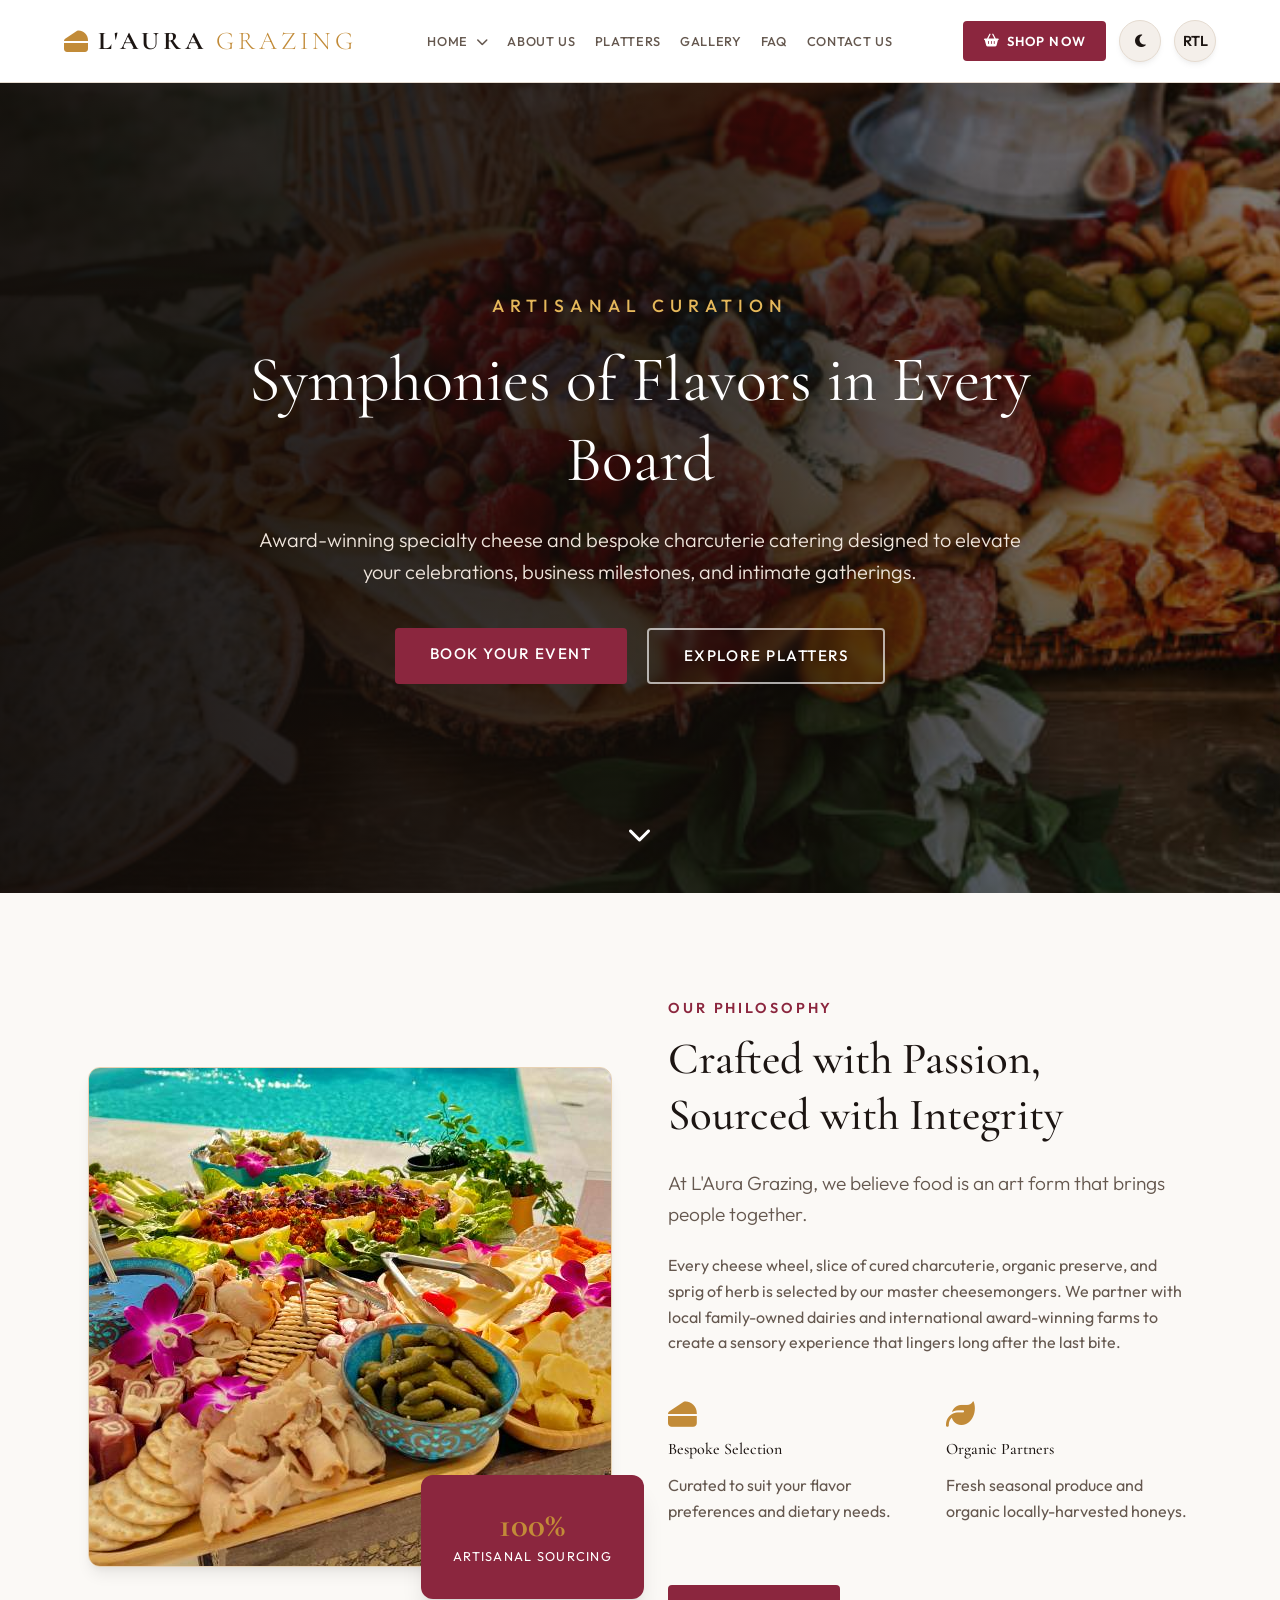
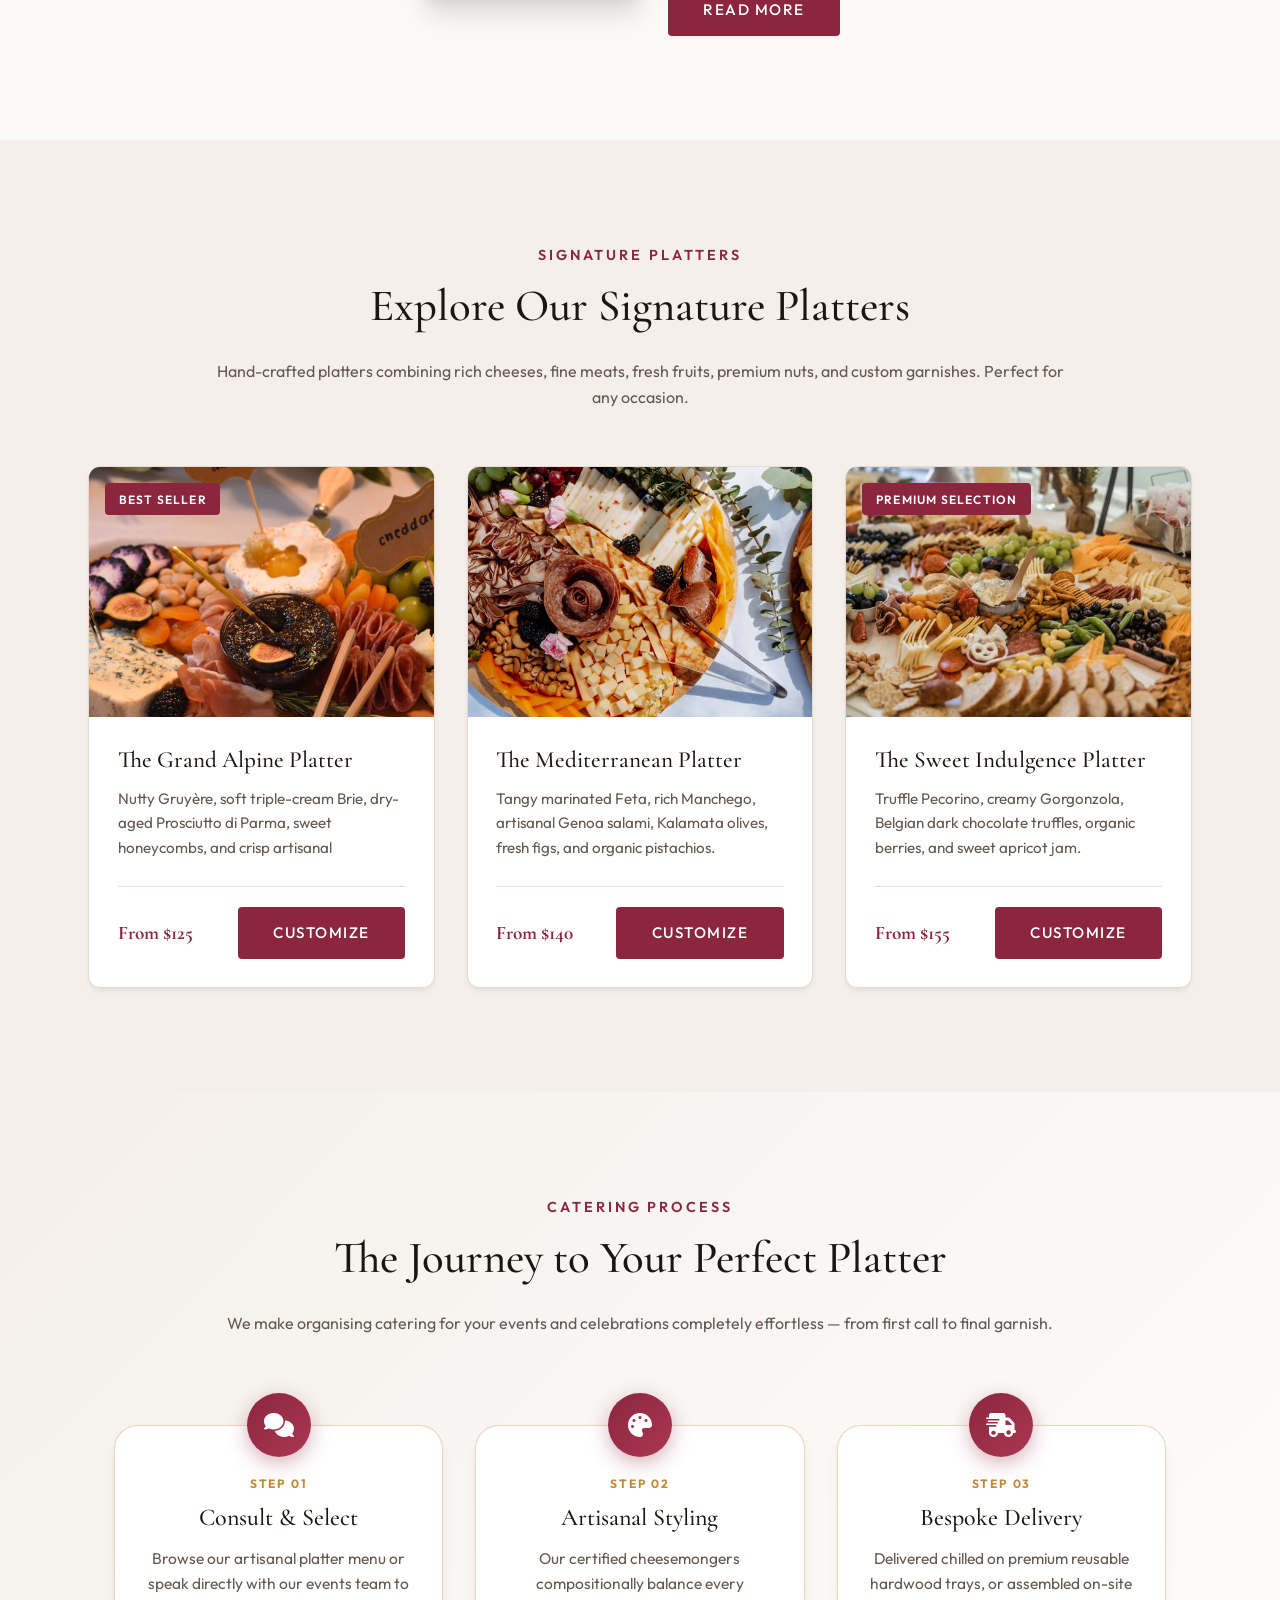
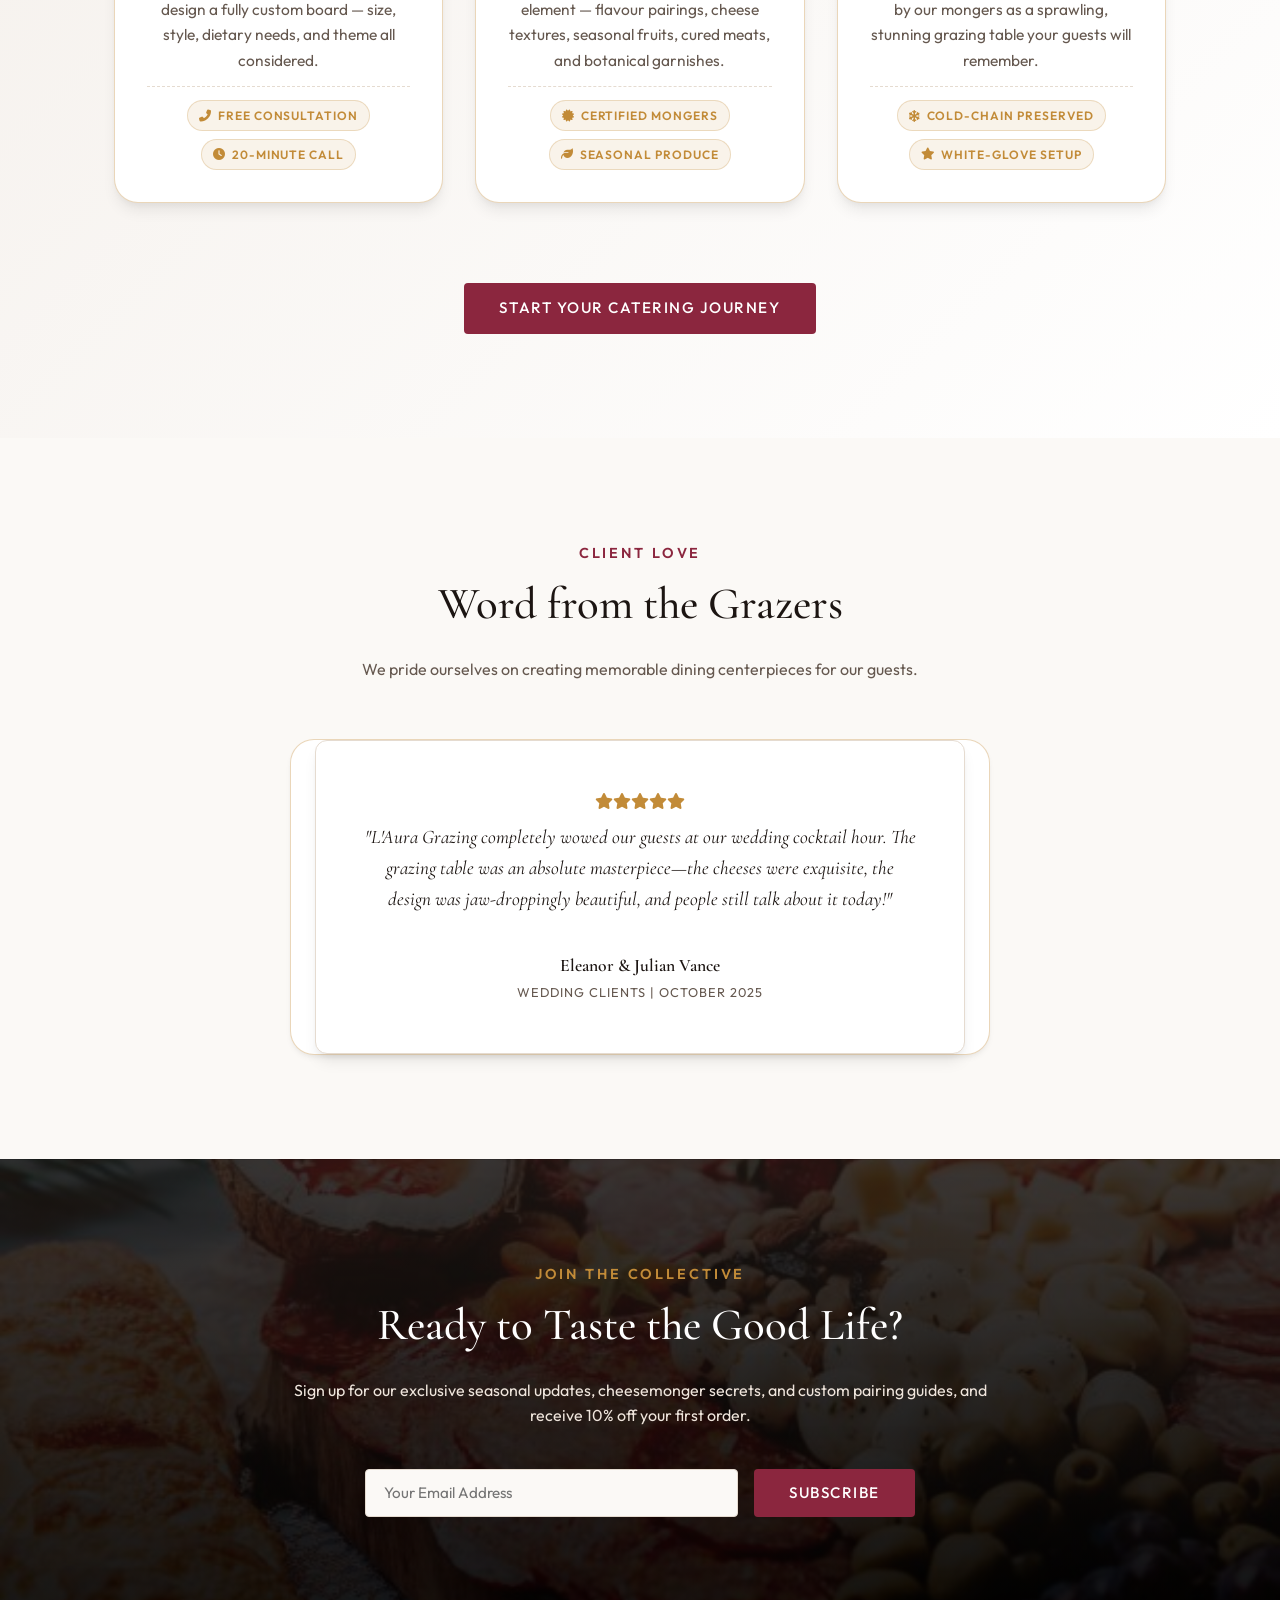
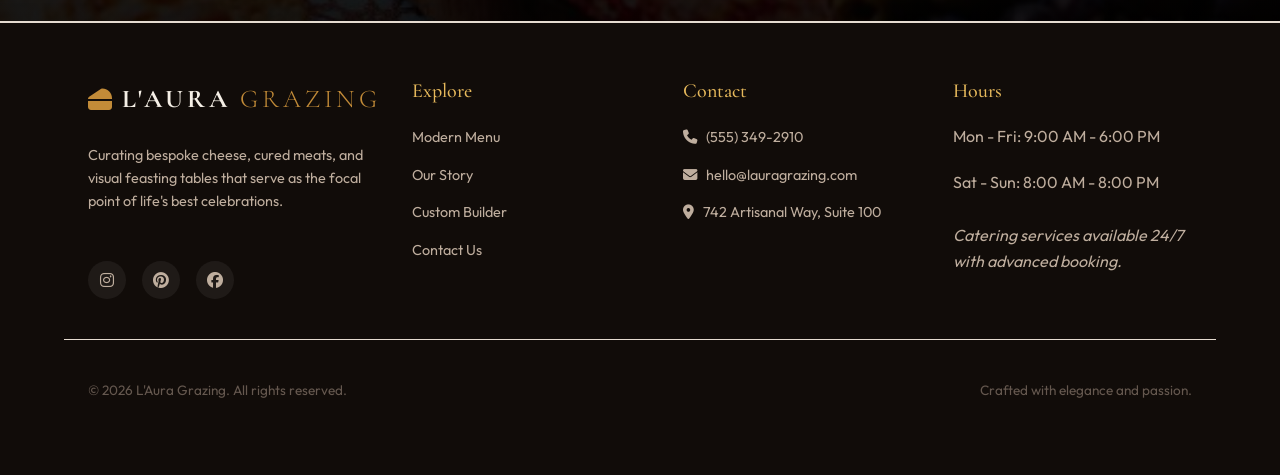
==== commit 9a52ff58: "Rename header-shop-btn to avoid adblocker filters" ====
--- a/home1.html
+++ b/home1.html
@@ -83,7 +83,7 @@
       <!-- Action Utilities (Shop CTA, Theme, RTL, Mobile Menu) -->
       <div class="header-actions">
         <!-- Shop CTA Button -->
-        <a href="services.html" class="btn btn-shop-cta" id="header-shop-btn">
+        <a href="services.html" class="btn btn-order-platters" id="header-order-btn">
           <i class="fas fa-shopping-basket"></i> Shop Now
         </a>
 
--- a/style.css
+++ b/style.css
@@ -598,14 +598,14 @@
   display: flex;
   align-items: center;
   list-style: none;
-  gap: 2.2rem;
+  gap: clamp(0.8rem, 1.5vw, 2.2rem);
 }
 
 .nav-link {
-  font-size: 0.9rem;
+  font-size: clamp(0.75rem, 1vw, 0.9rem);
   font-weight: 500;
   text-transform: uppercase;
-  letter-spacing: 0.1em;
+  letter-spacing: 0.05em;
   padding: 0.5rem 0;
   color: var(--text-secondary);
   position: relative;
@@ -690,20 +690,20 @@
 .header-actions {
   display: flex;
   align-items: center;
-  gap: 0.9rem;
+  gap: clamp(0.4rem, 1vw, 0.9rem);
 }
 
 /* Ensure theme toggle is visible on desktop */
 @media (min-width: 769px) {
   #theme-toggle,
   #rtl-toggle,
-  .btn-shop-cta {
+  .btn-order-platters {
     display: flex !important;
   }
 }
 
 /* Shop CTA Button in Header */
-.btn-shop-cta {
+.btn-order-platters {
   display: inline-flex;
   align-items: center;
   gap: 0.45rem;
@@ -721,18 +721,18 @@
   white-space: nowrap;
 }
 
-.btn-shop-cta:hover {
+.btn-order-platters:hover {
   background-color: var(--accent-light);
   transform: translateY(-1px);
   box-shadow: 0 4px 12px rgba(139, 38, 62, 0.3);
 }
 
-body.dark-theme .btn-shop-cta {
+body.dark-theme .btn-order-platters {
   background-color: var(--accent-gold);
   color: #1c1512 !important;
 }
 
-body.dark-theme .btn-shop-cta:hover {
+body.dark-theme .btn-order-platters:hover {
   background-color: #d89b3d;
   box-shadow: 0 4px 12px rgba(229, 184, 91, 0.35);
 }
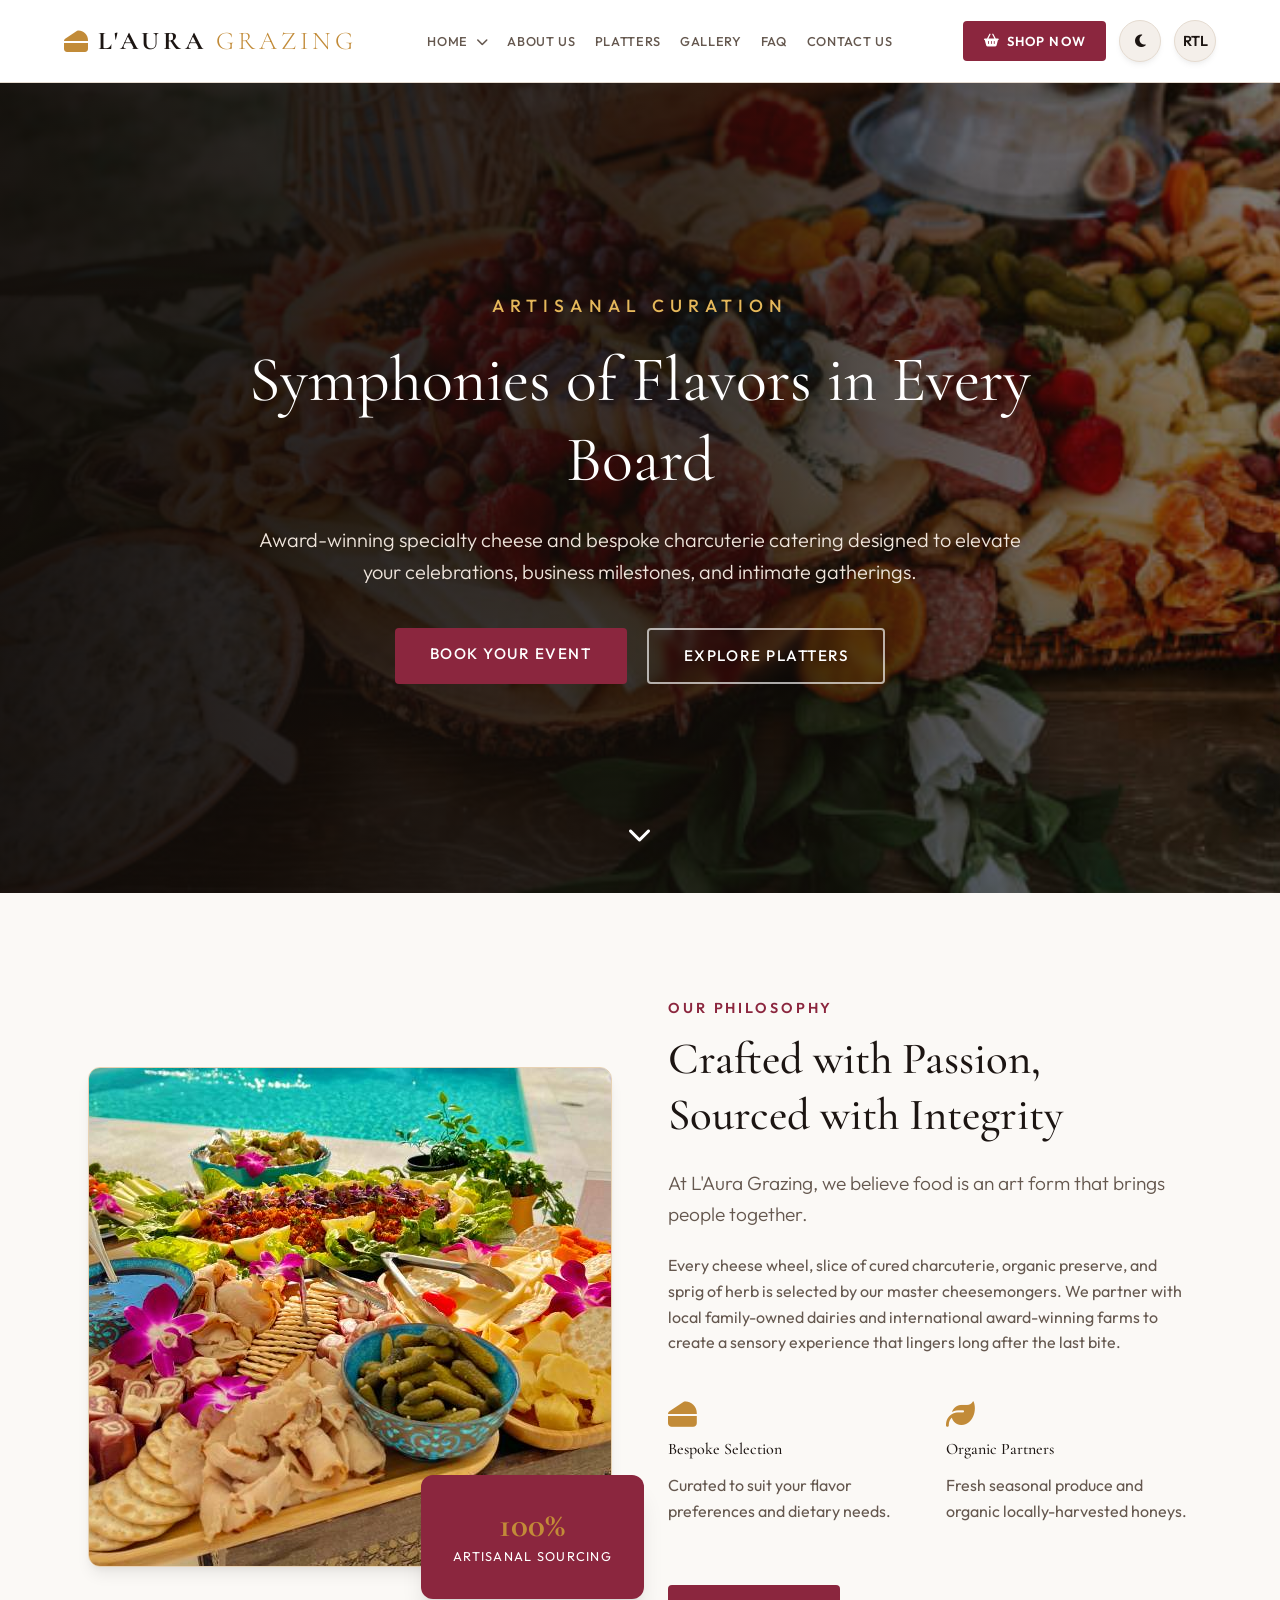
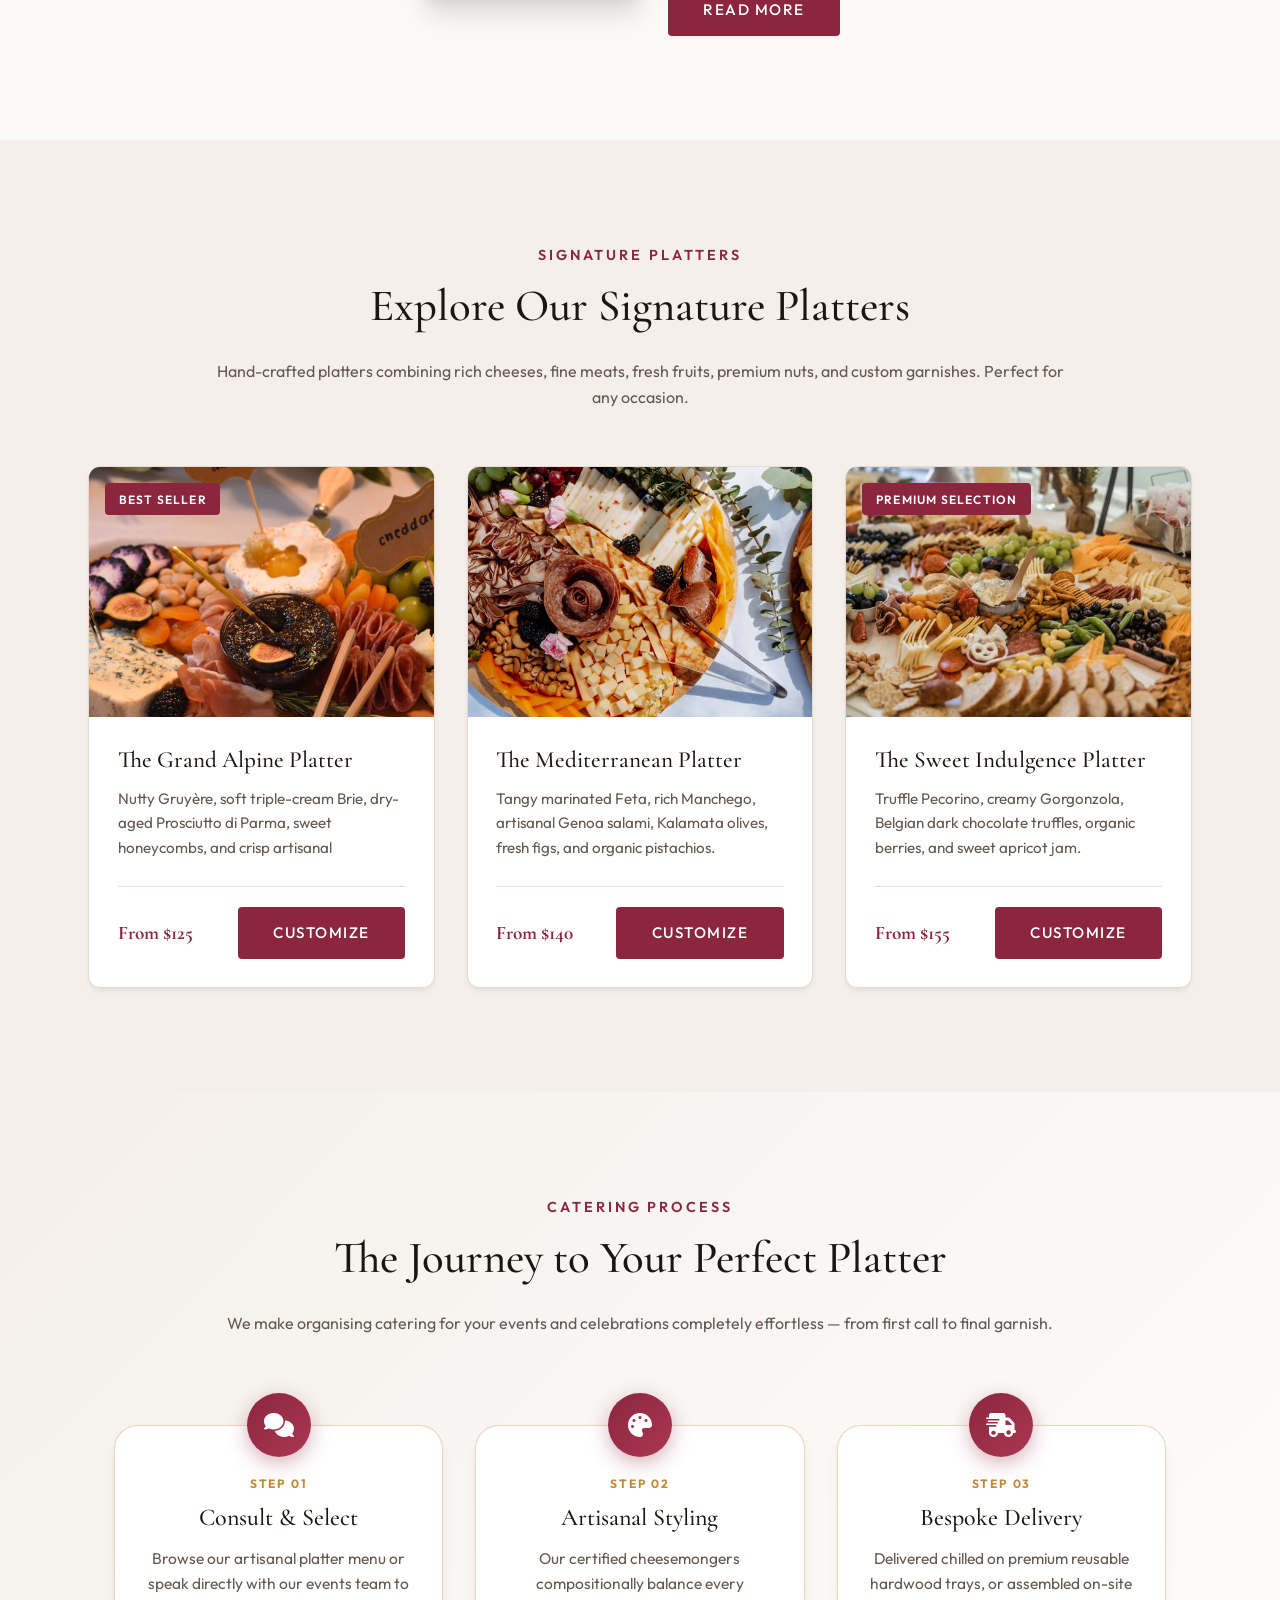
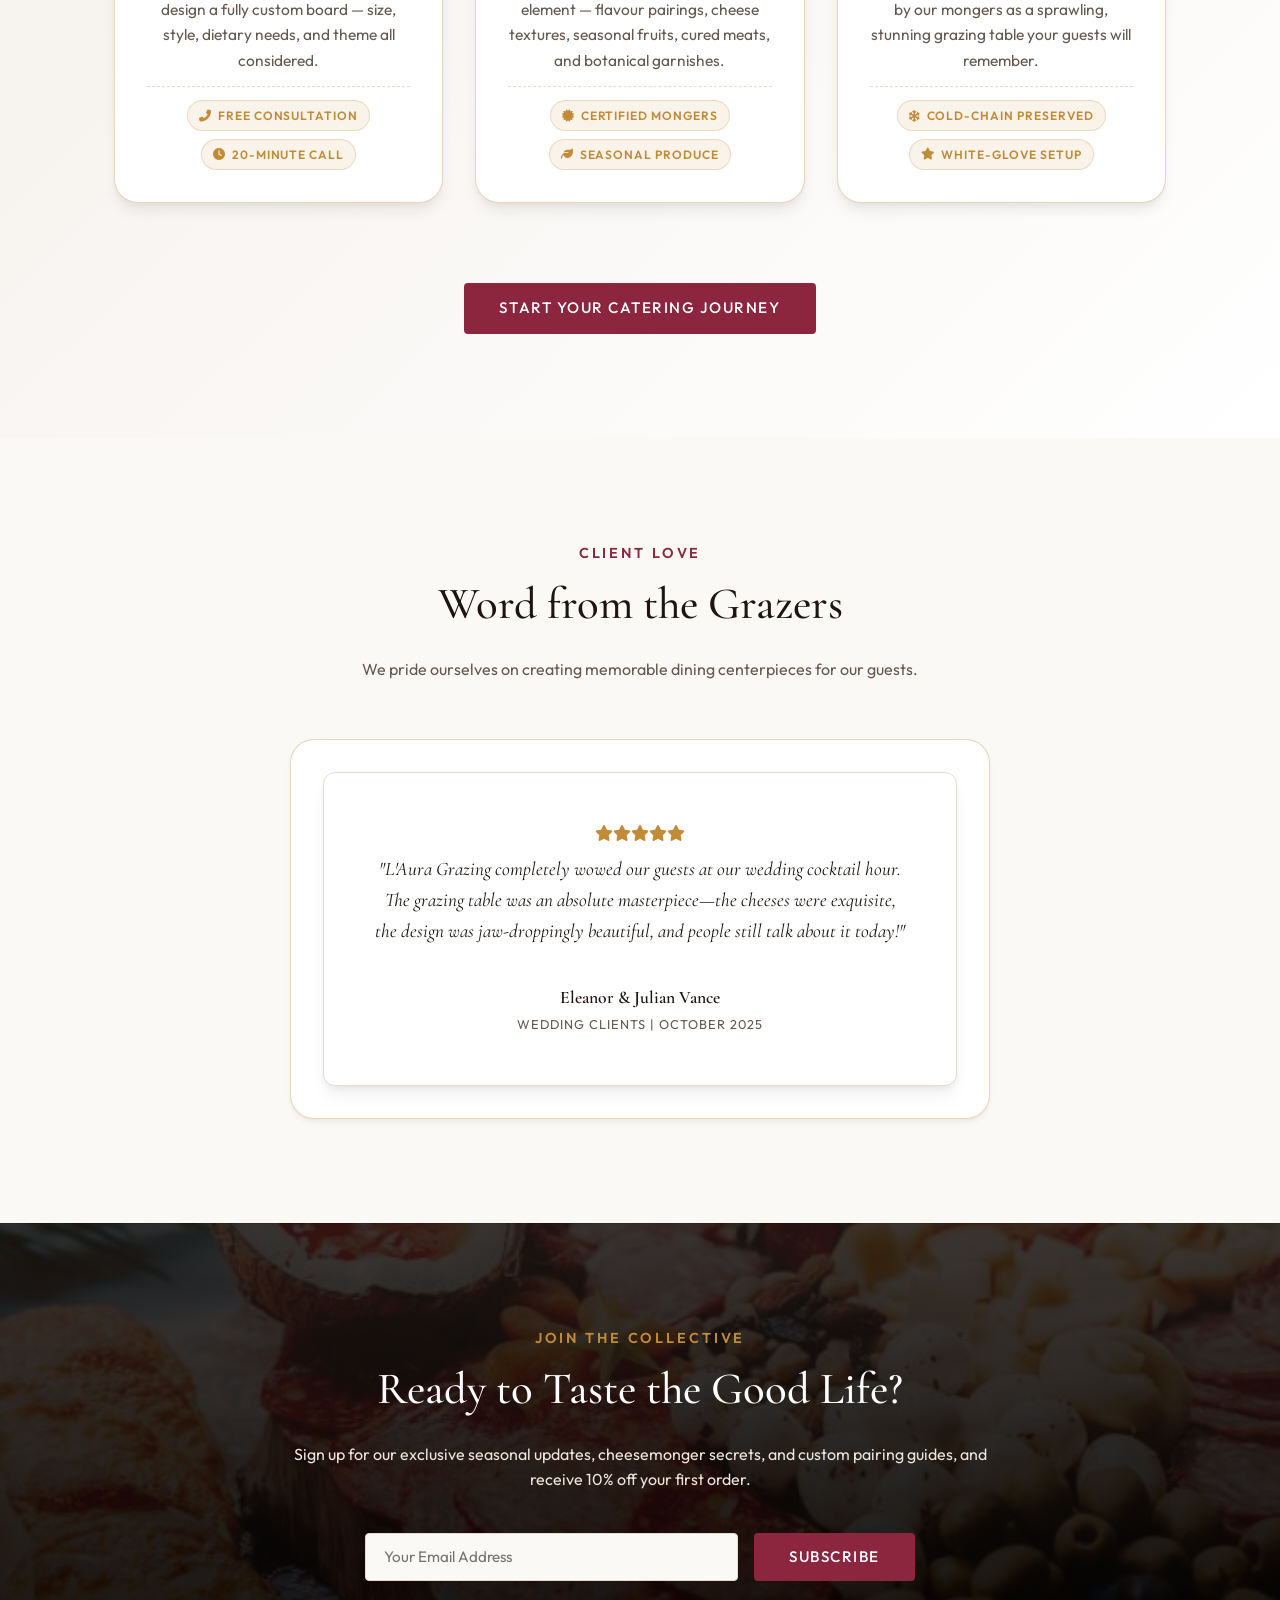
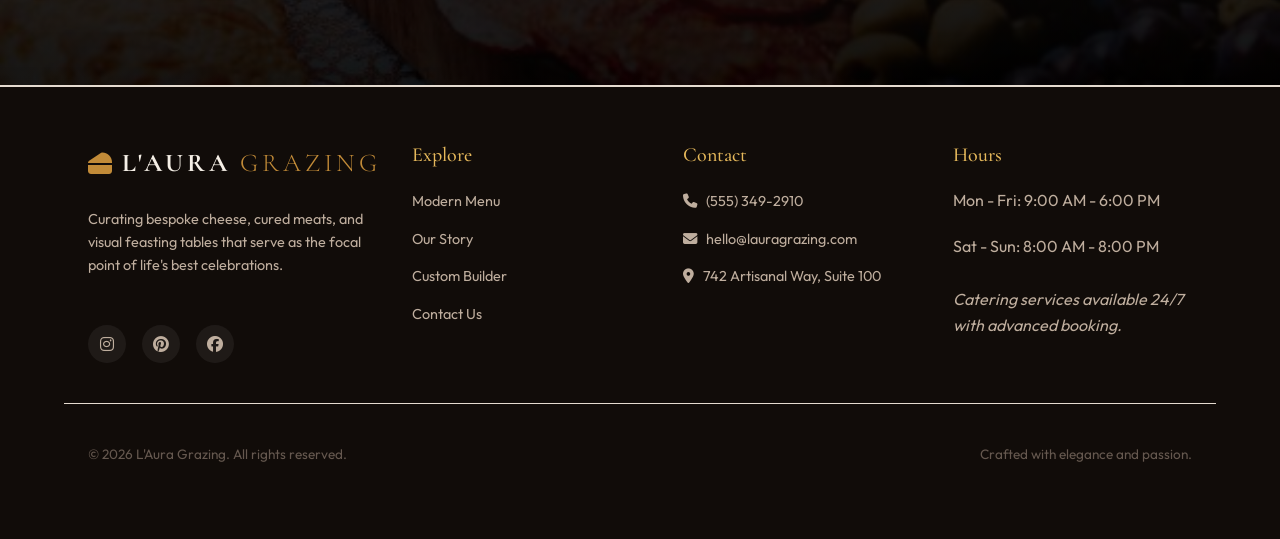
==== commit 962238dc: "Update home1.html" ====
--- a/home1.html
+++ b/home1.html
@@ -100,7 +100,7 @@
           <span class="ltr-text">LTR</span>
         </button>
 
-        <!-- Mobile Menu Toggle -->
+        
         <button id="mobile-toggle" class="mobile-toggle-btn" aria-label="Open Menu">
           <span class="bar"></span>
           <span class="bar"></span>
--- a/style.css
+++ b/style.css
@@ -285,6 +285,17 @@
 }
 
 /* Spacings */
+.p-small {
+  padding: 1.5rem;
+}
+
+.p-medium {
+  padding: 2rem;
+}
+
+.p-large {
+  padding: 3.5rem;
+}
 .py-medium {
   padding-top: 3.5rem;
   padding-bottom: 3.5rem;
